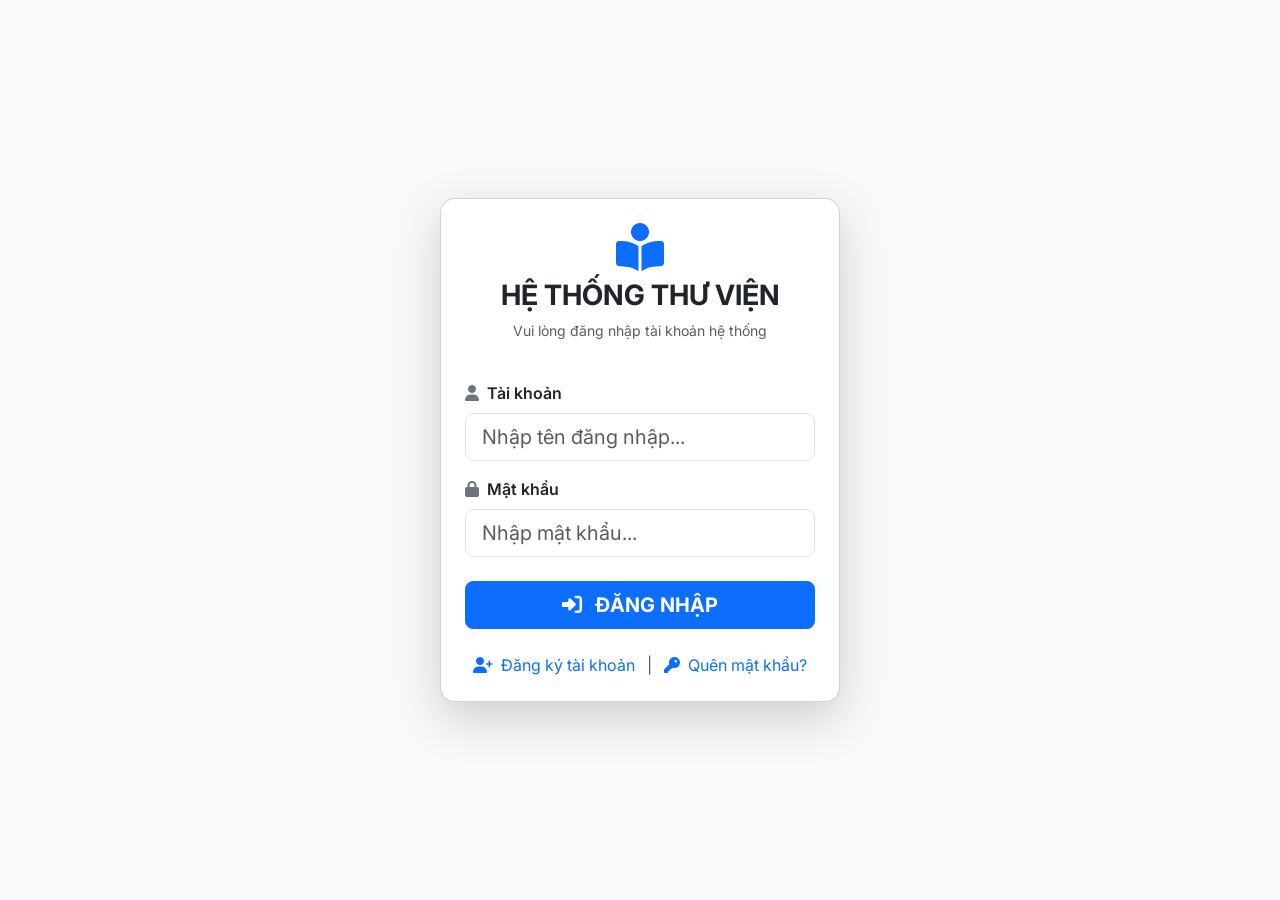
==== src/main/resources/static/index.html @ 07cecec2 "lan dau" ====
<!DOCTYPE html>
<html lang="vi">
  <head>
    <meta charset="UTF-8" />
    <meta name="viewport" content="width=device-width, initial-scale=1.0" />
    <title>Hệ Thống Quản Lý Thư Viện</title>
    <link
      href="https://cdn.jsdelivr.net/npm/bootstrap@5.3.0/dist/css/bootstrap.min.css"
      rel="stylesheet"
    />
    <link
      href="https://fonts.googleapis.com/css2?family=Inter:wght@300;400;500;600;700&display=swap"
      rel="stylesheet"
    />
    <link
      rel="stylesheet"
      href="https://cdnjs.cloudflare.com/ajax/libs/font-awesome/6.4.0/css/all.min.css"
    />
    <link rel="stylesheet" href="style.css" />
  </head>
  <body>
    <div class="sidebar">
      <div class="px-4 mb-4 text-center">
        <h4 class="fw-bold text-white mb-1">
          <i class="fa-solid fa-book-open text-info me-2"></i>SGU Library
        </h4>
        <span class="small">Hệ Thống Quản Lý Thư Viện</span>
      </div>
      <hr class="border-secondary mx-3" />
      <nav class="nav flex-column">
        <a class="nav-link active" href="#" id="menu-books">
          <i class="fa-solid fa-book fs-5"></i> Quản Lý Sách
        </a>
        <a class="nav-link" href="#" id="menu-categories">
          <i class="fa-solid fa-tags fs-5"></i> Quản Lý Thể Loại
        </a>
        <a class="nav-link" href="#" id="menu-users">
          <i class="fa-solid fa-users fs-5"></i> Quản Lý Người Dùng
        </a>
        <a class="nav-link" href="#" id="menu-borrows">
          <i class="fa-solid fa-handshake fs-5"></i> Quản Lý Mượn Trả
        </a>
        <hr class="border-secondary mx-3" />
        <a class="nav-link" href="#" id="menu-profile">
          <i class="fa-solid fa-user fs-5"></i>
          Tài Khoản
      </a>
        <a class="nav-link text-danger"  id="btn-logout">
          <i class="fa-solid fa-right-from-bracket fs-5"></i>
          Đăng Xuất
        </a>
      </nav>
      <div id="logout-modal" class="modal">
        <div class="modal-content">
            <h3>Xác nhận đăng xuất</h3>
    
            <p>Bạn có chắc chắn muốn đăng xuất không?</p>
    
            <div class="modal-buttons">
                <button id="btn-cancel">Hủy</button>
                <button id="btn-confirm">Đăng xuất</button>
            </div>
        </div>
    </div>
    </div>

    <div class="main-content">
      <div id="panel-books" class="page-panel active">
        <div class="d-flex justify-content-between align-items-center mb-4">
          <div>
            <h2 class="fw-bold page-title m-0">📚 Quản Lý Kho Sách</h2>
            <p class="m-0" id="mute">
             Quản lý các loại sách trong kho của thư viện
            </p>
          </div>
          <button
            class="btn btn-primary px-4 fw-semibold"
            id="btn-refresh-books"
          >
            <i class="fa-solid fa-rotate me-2"></i> Làm Mới Dữ Liệu
          </button>
        </div>
        <div class="btn-thongke" id="statistics-section">
          <div class="col-12 col-sm-6 col-xl-3">
            <div
              class="card border-0 shadow-sm bg-primary-subtle text-primary h-100"
            >
              <div
                class="card-body d-flex align-items-center justify-content-between p-4"
              >
                <div>
                  <h6
                    class="text-uppercase fw-bold small text-primary-emphasis mb-2"
                  >
                    Tổng số sách
                  </h6>
                  <h2 class="display-6 fw-bold mb-0" id="lbl-tong-sach">0</h2>
                </div>
                <div class="fs-1 opacity-75">
                  <i class="fa-solid fa-book-bookmark"></i>
                </div>
              </div>
            </div>
          </div>

          <div class="col-12 col-sm-6 col-xl-3">
            <div
              class="card border-0 shadow-sm bg-warning-subtle text-warning-emphasis h-100"
            >
              <div
                class="card-body d-flex align-items-center justify-content-between p-4"
              >
                <div>
                  <h6 class="text-uppercase fw-bold small mb-2">
                    Sách đang mượn
                  </h6>
                  <h2 class="display-6 fw-bold mb-0" id="lbl-dang-muon">0</h2>
                </div>
                <div class="fs-1 opacity-75">
                  <i class="fa-solid fa-hand-holding-hand"></i>
                </div>
              </div>
            </div>
          </div>

          <div class="col-12 col-sm-6 col-xl-3">
            <div
              class="card border-0 shadow-sm bg-danger-subtle text-danger h-100"
            >
              <div
                class="card-body d-flex align-items-center justify-content-between p-4"
              >
                <div>
                  <h6
                    class="text-uppercase fw-bold small text-danger-emphasis mb-2"
                  >
                    Tiền phạt tích lũy
                  </h6>
                  <h2 class="display-6 fw-bold mb-0" id="lbl-tien-phat">0 ₫</h2>
                </div>
                <div class="fs-1 opacity-75">
                  <i class="fa-solid fa-circle-dollar-to-slot"></i>
                </div>
              </div>
            </div>
          </div>

          <div class="col-12 col-sm-6 col-xl-3">
            <div
              class="card border-0 shadow-sm bg-success-subtle text-success h-100"
            >
              <div
                class="card-body d-flex align-items-center justify-content-between p-4"
              >
                <div>
                  <h6
                    class="text-uppercase fw-bold small text-success-emphasis mb-2"
                  >
                    Tổng số độc giả
                  </h6>
                  <h2 class="display-6 fw-bold mb-0" id="lbl-doc-gia">0</h2>
                </div>
                <div class="fs-1 opacity-75">
                  <i class="fa-solid fa-users"></i>
                </div>
              </div>
            </div>
          </div>
        </div>
        <div class="row" >
          <div class="col-xl-4 mb-4" id="book-form-col">
            <div class="card-table" id="add-book-section">
              <h5 class="fw-bold text-dark mb-4">
                <i class="fa-solid fa-circle-plus text-success me-2" ></i>Thêm
                Sách Mới
              </h5>
              <form id="form-add-book">
                <input type="hidden" id="book-id" />
                <div class="mb-3">
                  <label class="form-label small fw-bold text-secondary"
                    >Tên Sách</label
                  >
                  <input
                    type="text"
                    id="book-title"
                    class="form-control"
                    placeholder="Ví dụ: Lập trình Java căn bản"
                    required
                  />
                </div>
                <div class="mb-3">
                  <label class="form-label small fw-bold text-secondary"
                    >Tác Giả</label
                  >
                  <input
                    type="text"
                    id="book-author"
                    class="form-control"
                    placeholder="Ví dụ: Nguyễn Văn A"
                    required
                  />
                </div>
                <div class="mb-3">
                  <label class="form-label small fw-bold text-secondary"
                    >Mã Số Quốc Tế (ISBN)</label
                  >
                  <input
                    type="text"
                    id="book-isbn"
                    class="form-control"
                    placeholder="Ví dụ: ISBN-9921"
                    required
                  />
                </div>
                <div class="row">
                  <div class="col-6 mb-3">
                    <label class="form-label small fw-bold text-secondary"
                      >Số Lượng Tổng</label
                    >
                    <input
                      type="number"
                      id="book-quantity"
                      class="form-control"
                      min="1"
                      value="1"
                      required
                    />
                  </div>
                  <div class="col-6 mb-3">
                    <label class="form-label small fw-bold text-secondary"
                      >Mã Thể Loại (ID)</label
                    >
                    <input
                      type="number"
                      id="book-cat-id"
                      class="form-control"
                      min="1"
                      placeholder="Số ID"
                      required
                    />
                  </div>
                </div>
                <div id="form-action-buttons">
                  <button
                    type="submit"
                    class="btn btn-success w-100 fw-bold py-2 mt-2"
                    id="btn-submit-form"
                  >
                    <i class="fa-solid fa-cloud-arrow-up me-2"></i>Lưu Vào Cơ Sở
                    Dữ Liệu
                  </button>
                </div>
              </form>
            </div>
          </div>

          <div class="col-xl-8 mb-4" id="book-table-col">
            <div class="card-table">
              <div
                class="d-flex justify-content-between align-items-center mb-4"
              >
                <h5 class="fw-bold text-dark m-0">
                  <i class="fa-solid fa-list text-primary me-2"></i>
                  Danh Sách Sách Trong Kho
                </h5>

                <div class="input-group" style="width: 350px">
                  <span class="input-group-text">
                    <i class="fa-solid fa-magnifying-glass"></i>
                  </span>
                  <input
                    type="text"
                    id="searchBook"
                    class="form-control"
                    placeholder="Tìm theo tên sách, tác giả, ISBN..."
                  />
                </div>
              </div>
              <div class="table-responsive">
                <table class="table table-hover align-middle m-0">
                  <thead class="table-light">
                    <tr>
                      <th class="text-center" style="width: 60px">ID</th>
                      <th>Thông Tin Sách</th>
                      <th>Mã ISBN</th>
                      <th class="text-center">Số Lượng</th>
                      <th class="text-center">Sẵn Có</th>
                      <th class="text-center">Thể Loại ID</th>
                      <th
                        class="text-center"
                        id="action-header"
                        style="width: 120px"
                      >
                        Hành động
                      </th>
                    </tr>
                  </thead>
                  <tbody id="table-book-body">
                    <tr>
                      <td colspan="6" class="text-center py-4 text-muted">
                        Đang tải danh sách sách...
                      </td>
                    </tr>
                  </tbody>
                </table>
              </div>
            </div>
          </div>
        </div>
      </div>

      <div id="panel-categories" class="page-panel">
        <div class="d-flex justify-content-between align-items-center mb-4">
          <div>
            <h2 class="fw-bold page-title m-0">🏷️ Phân Loại Thể Loại</h2>
            <p class="m-0" id="mute">
              Quản lý các danh mục sách thuộc thư viện
            </p>
          </div>
          <button
            class="btn btn-info text-white px-4 fw-semibold"
            id="btn-refresh-categories"
          >
            <i class="fa-solid fa-rotate me-2"></i> Làm Mới Dữ Liệu
          </button>
        </div>

        <div class="row">
          <div class="col-md-4" id="category-form-col">
            <div class="card shadow-sm border-0">
              <div class="card-body" id="add-category-section">
                <h5 class="card-title fw-bold text-primary mb-3">
                  <i class="fa-solid fa-tags me-2"></i>Thông Tin Thể Loại
                </h5>

                <form id="form-add-category" >
                  <input type="hidden" id="category-id" />
                  <div class="mb-3">
                    <label class="form-label small fw-bold text-secondary"
                      >Tên Thể Loại</label
                    >
                    <input
                      type="text"
                      class="form-control shadow-none"
                      id="category-name"
                      required
                      placeholder="Ví dụ: Công nghệ thông tin"
                    />
                  </div>
                  <div class="mb-3">
                    <label class="form-label small fw-bold text-secondary"
                      >Mô Tả Chi Tiết</label
                    >
                    <textarea
                      class="form-control shadow-none"
                      id="category-desc"
                      rows="3"
                      placeholder="Mô tả ngắn về thể loại sách này..."
                    ></textarea>
                  </div>

                  <div id="category-form-buttons">
                    <button
                      type="submit"
                      class="btn btn-primary w-100 fw-bold py-2"
                      id="btn-submit-cat"
                    >
                      <i class="fa-solid fa-plus me-2"></i>Thêm Thể Loại
                    </button>
                  </div>
                </form>
              </div>
            </div>
          </div>

          <div class="col-md-8" id="category-table-col">
            <div class="card shadow-sm border-0">
              <div class="card-body" >
                <div
                  class="d-flex justify-content-between align-items-center mb-3"
                >
                  <h5 class="card-title fw-bold text-dark mb-0">
                    Danh Mục Thể Loại Kho
                  </h5>
                  <div class="input-group mb-3" style="width: 350px">
                    <span class="input-group-text">
                      <i class="fa-solid fa-magnifying-glass"></i>
                    </span>
                    <input
                      type="text"
                      id="searchCategory"
                      class="form-control"
                      placeholder="Tìm thể loại..."
                    />
                  </div>
                </div>
                <div class="table-responsive">
                  <table class="table table-hover align-middle border">
                    <thead class="table-light">
                      <tr>
                        <th class="text-center" style="width: 80px">Mã ID</th>
                        <th>Tên Thể Loại</th>
                        <th>Mô Tả</th>
                        <th
                          class="text-center"
                          id="category-action-header"
                          style="width: 120px"
                        >
                          Hành động
                        </th>
                      </tr>
                    </thead>
                    <tbody id="table-category-body"></tbody>
                  </table>
                </div>
              </div>
            </div>
          </div>
        </div>
      </div>
      <div id="panel-users" class="page-panel">
        <div class="d-flex justify-content-between align-items-center mb-4">
          <div>
            <h2 class="fw-bold page-title m-0">👥 Quản Lý Tài Khoản</h2>
            <p class="m-0" id="mute">
              Xem, tạo mới, chỉnh sửa thông tin thành viên và phân quyền
            </p>
          </div>
          <button
            class="btn btn-warning text-white px-4 fw-semibold"
            id="btn-refresh-users"
          >
            <i class="fa-solid fa-rotate me-2"></i> Làm Mới Dữ Liệu
          </button>
        </div>

        <div class="row">
          <div class="col-xl-4 mb-4">
            <div class="card-table">
              <h5 class="fw-bold text-dark mb-4" id="user-form-title">
                <i class="fa-solid fa-user-plus text-success me-2"></i>Thêm Tài
                Khoản Mới
              </h5>
              <form id="form-add-user">
                <input type="hidden" id="user-id" />
                <div class="mb-3">
                  <label class="form-label small fw-bold text-secondary"
                    >Tài khoản (Username)</label
                  >
                  <input
                    type="text"
                    id="user-username"
                    class="form-control"
                    placeholder="Ví dụ: nva_thuvien"
                    required
                  />
                </div>
                <div class="mb-3">
                  <label class="form-label small fw-bold text-secondary"
                    >Mật Khẩu</label
                  >
                  <input
                    type="password"
                    id="user-password"
                    class="form-control"
                    placeholder="Nhập mật khẩu"
                    required
                  />
                </div>
                <div class="mb-3">
                  <label class="form-label small fw-bold text-secondary"
                    >Họ và Tên</label
                  >
                  <input
                    type="text"
                    id="user-fullname"
                    class="form-control"
                    placeholder="Ví dụ: Nguyễn Văn A"
                    required
                  />
                </div>
                <div class="mb-3">
                  <label class="form-label small fw-bold text-secondary"
                    >Email</label
                  >
                  <input
                    type="email"
                    id="user-email"
                    class="form-control"
                    placeholder="Ví dụ: nva@gmail.com"
                    required
                  />
                </div>
                <div class="row">
                  <div class="col-6 mb-3">
                    <label class="form-label small fw-bold text-secondary"
                      >Vai Trò (Role)</label
                    >
                    <select id="user-role" class="form-select">
                      <option value="MEMBER">MEMBER</option>
                      <option value="LIBRARIAN">LIBRARIAN</option>
                      <option value="ADMIN">ADMIN</option>
                    </select>
                  </div>
                  <div class="col-6 mb-3">
                    <label class="form-label small fw-bold text-secondary"
                      >Trạng Thái</label
                    >
                    <select id="user-status" class="form-select">
                      <option value="1">Kích Hoạt</option>
                      <option value="0">Khóa</option>
                    </select>
                  </div>
                </div>
                <div id="user-form-buttons" class="d-flex gap-2">
                  <button
                    type="submit"
                    class="btn btn-success flex-grow-1 fw-bold py-2 mt-2"
                    id="btn-submit-user"
                  >
                    <i class="fa-solid fa-cloud-arrow-up me-2"></i>Lưu Dữ Liệu
                  </button>
                  <button
                    type="button"
                    class="btn btn-secondary py-2 mt-2 d-none"
                    id="btn-cancel-user"
                  >
                    Hủy
                  </button>
                </div>
              </form>
            </div>
          </div>

          <div class="col-xl-8 mb-4">
            <div class="card-table">
              <h5 class="fw-bold text-dark mb-4">
                <i class="fa-solid fa-users-list text-primary me-2"></i>Danh
                Sách Tài Khoản Hệ Thống
              </h5>
              <div class="input-group mb-3" style="width: 350px">
                <span class="input-group-text">
                  <i class="fa-solid fa-magnifying-glass"></i>
                </span>
                <input
                  type="text"
                  id="searchUser"
                  class="form-control"
                  placeholder="Tìm username, họ tên, email..."
                />
              </div>
              <div class="table-responsive">
                <table class="table table-hover align-middle m-0">
                  <thead class="table-light">
                    <tr>
                      <th class="text-center" style="width: 60px">ID</th>
                      <th>Tài Khoản</th>
                      <th>Họ Và Tên</th>
                      <th>Email</th>
                      <th class="text-center">Quyền</th>
                      <th class="text-center">Trạng Thái</th>
                      <th class="text-center" style="width: 140px">
                        Hành động
                      </th>
                    </tr>
                  </thead>
                  <tbody id="table-user-body">
                    <tr>
                      <td colspan="7" class="text-center py-4 text-muted">
                        Đang tải danh sách tài khoản...
                      </td>
                    </tr>
                  </tbody>
                </table>
              </div>
            </div>
          </div>
        </div>
      </div>
      <div id="panel-borrows" class="page-panel">
        <div class="d-flex justify-content-between align-items-center mb-4">
          <div>
            <h2 class="fw-bold page-title m-0">📑 Quản Lý Mượn Trả Sách</h2>
            <p class="m-0" id="mute">
              Lập phiếu mượn mới, gia hạn thời gian và xử lý trả sách
            </p>
          </div>
          <button
            class="btn btn-primary px-4 fw-semibold"
            id="btn-refresh-borrows"
          >
            <i class="fa-solid fa-rotate me-2"></i> Làm Mới Dữ Liệu
          </button>
        </div>

        <div class="row">
          <div class="col-xl-4 mb-4" id="borrow-form-col">
            <div class="card-table" id="add-borrow-section">
              <h5 class="fw-bold text-dark mb-4" id="borrow-form-title">
                <i class="fa-solid fa-file-invoice text-success me-2"></i>Tạo
                Phiếu Mượn Mới
              </h5>
              <form id="form-add-borrow">
                <input type="hidden" id="borrow-id" />

                <div class="mb-3">
                  <label class="form-label small fw-bold text-secondary"
                    >Tài Khoản Độc Giả (ID hoặc Username)</label
                  >
                  <input
                    type="text"
                    id="borrow-user-id"
                    class="form-control"
                    placeholder="Nhập ID tài khoản người mượn"
                    required
                  />
                </div>

                <div class="mb-3">
                  <label class="form-label small fw-bold text-secondary"
                    >Chọn Sách Mượn</label
                  >
                  <select id="borrow-book-id" class="form-select" required>
                    <option value="" disabled selected>
                      -- Chọn cuốn sách --
                    </option>
                  </select>
                </div>

                <div class="mb-3">
                  <label class="form-label small fw-bold text-secondary"
                    >Số Lượng Mượn</label
                  >
                  <input
                    type="number"
                    id="borrow-quantity"
                    class="form-control"
                    min="1"
                    value="1"
                    required
                  />
                </div>

                <div class="row">
                  <div class="col-6 mb-3">
                    <label class="form-label small fw-bold text-secondary"
                      >Ngày Mượn</label
                    >
                    <input
                      type="date"
                      id="borrow-date"
                      class="form-control"
                      required
                    />
                  </div>
                  <div class="col-6 mb-3">
                    <label class="form-label small fw-bold text-secondary"
                      >Hạn Trả (Dự Kiến)</label
                    >
                    <input
                      type="date"
                      id="borrow-due-date"
                      class="form-control"
                      required
                    />
                  </div>
                </div>

                <div class="mb-3 d-none" id="container-borrow-status">
                  <label class="form-label small fw-bold text-secondary"
                    >Trạng Thái Phiếu</label
                  >
                  <select id="borrow-status" class="form-select">
                    <option value="BORROWING">ĐANG MƯỢN</option>
                    <option value="RETURNED">ĐÃ TRẢ SÁCH</option>
                  </select>
                </div>

                <div id="borrow-form-buttons" class="d-flex gap-2">
                  <button
                    type="submit"
                    class="btn btn-success flex-grow-1 fw-bold py-2 mt-2"
                    id="btn-submit-borrow"
                  >
                    <i class="fa-solid fa-floppy-disk me-2"></i>Lập Phiếu Mượn
                  </button>
                  <button
                    type="button"
                    class="btn btn-secondary py-2 mt-2 d-none"
                    id="btn-cancel-borrow"
                  >
                    Hủy
                  </button>
                </div>
              </form>
            </div>
          </div>

          <div class="col-xl-8 mb-4" id="borrow-table-col">
            <div class="card-table">
              <h5 class="fw-bold text-dark mb-4">
                <i class="fa-solid fa-rectangle-list text-primary me-2"></i>Nhật
                Ký Mượn Trả Toàn Hệ Thống
              </h5>
              <div class="input-group mb-3" style="width: 350px">
                <span class="input-group-text">
                  <i class="fa-solid fa-magnifying-glass"></i>
                </span>
                <input
                  type="text"
                  id="searchBorrow"
                  class="form-control"
                  placeholder="Tìm mã phiếu, username, tên sách..."
                />
              </div>

              <div class="table-responsive">
                <table class="table table-hover align-middle m-0">
                  <thead class="table-light">
                    <tr>
                      <th class="text-center" style="width: 80px">Mã Phiếu</th>
                      <th class="text-center" style="width: 80px">Mã CT</th>
                      <th>Thông Tin Độc Giả</th>
                      <th>Sách & Số Lượng</th>
                      <th>Thời Gian Mượn</th>
                      <th>Nhật Ký Trả / Phạt</th>
                      <th class="text-center" style="width: 130px">
                        Trạng Thái
                      </th>
                      <th
                        class="text-center"
                        id="borrow-action-header"
                        style="width: 140px"
                      >
                        Hành động
                      </th>
                    </tr>
                  </thead>
                  <tbody id="table-borrow-body">
                    <tr>
                      <td colspan="8" class="text-center py-4 text-muted">
                        <div
                          class="spinner-border spinner-border-sm text-primary me-2"
                        ></div>
                        Đang quét sổ nhật ký mượn trả...
                      </td>
                    </tr>
                  </tbody>
                </table>
              </div>
            </div>
          </div>
        </div>
      </div>
      <div id="panel-profile" class="page-panel">
        <div class="profile-card">
    
            <div class="avatar">
                👤
            </div>
    
            <h2 id="profile-fullname">Nguyễn Văn A</h2>
            <p id="profile-role">ADMIN</p>
    
            <div class="info-item">
                <span class="label">ID:</span>
                <span id="profile-id"></span>
            </div>
    
            <div class="info-item">
                <span class="label">Username:</span>
                <span id="profile-username"></span>
            </div>
    
            <div class="info-item">
                <span class="label">Email:</span>
                <span id="profile-email"></span>
            </div>
    
            <div class="info-item">
                <span class="label">Trạng thái:</span>
                <span id="profile-status"></span>
            </div>
    
        </div>
    </div>
    </div>
    <div
      id="login-container"
      class="d-flex align-items-center justify-content-center vh-100 bg-light"
      style="position: fixed; top: 0; left: 0; width: 100%; z-index: 9999"
    >
      <div class="card shadow-lg p-4" style="width: 400px; border-radius: 15px">
        <div class="text-center mb-4">
          <i class="fa-solid fa-book-open-reader text-primary fa-3x mb-2"></i>
          <h3 class="fw-bold text-dark">HỆ THỐNG THƯ VIỆN</h3>
          <p class="text-muted small">Vui lòng đăng nhập tài khoản hệ thống</p>
        </div>

        <form id="form-login">
          <div class="mb-3">
            <label class="form-label fw-semibold"
              ><i class="fa-solid fa-user me-2 text-secondary"></i>Tài
              khoản</label
            >
            <input
              type="text"
              id="login-username"
              class="form-control form-control-lg"
              placeholder="Nhập tên đăng nhập..."
              required
            />
          </div>

          <div class="mb-4">
            <label class="form-label fw-semibold"
              ><i class="fa-solid fa-lock me-2 text-secondary"></i>Mật
              khẩu</label
            >
            <input
              type="password"
              id="login-password"
              class="form-control form-control-lg"
              placeholder="Nhập mật khẩu..."
              required
            />
          </div>

          <div
            id="login-error-msg"
            class="alert alert-danger d-none small py-2 mb-3"
          ></div>

          <button type="submit" class="btn btn-primary btn-lg w-100 fw-bold">
            <i class="fa-solid fa-right-to-bracket me-2"></i>
            ĐĂNG NHẬP
        </button>
        
        <div class="text-center mt-4">
            <a href="register.html" class="text-decoration-none">
                <i class="fa-solid fa-user-plus me-1"></i>
                Đăng ký tài khoản
            </a>
        
            <span class="mx-2 text-muted">|</span>
        
            <a href="forgot-password.html" class="text-decoration-none">
                <i class="fa-solid fa-key me-1"></i>
                Quên mật khẩu?
            </a>
        </div>
    </div>

    <script src="https://cdn.jsdelivr.net/npm/bootstrap@5.3.0/dist/js/bootstrap.bundle.min.js"></script>
    <script src="app.js"></script>
  </body>
</html>
---- src/main/resources/static/style.css ----
/* 🏛️ Định dạng cấu trúc trang Dashboard */
body {
  font-family: "Inter", sans-serif;
  background-color: #f4f6f9;
}

/* 🧭 Thanh Menu bên trái (Sidebar) */
.sidebar {
  position: fixed;
  top: 0;
  bottom: 0;
  left: 0;
  width: 260px;
  background: #1e293b;
  color: #fff;
  z-index: 100;
  padding-top: 20px;
  box-shadow: 4px 0 10px rgba(0, 0, 0, 0.1);
}

.sidebar .nav-link {
  color: #94a3b8;
  padding: 12px 20px;
  font-weight: 500;
  display: flex;
  align-items: center;
  gap: 12px;
  border-radius: 8px;
  margin: 4px 15px;
  transition: all 0.2s;
}

.sidebar .nav-link:hover,
.sidebar .nav-link.active {
  background: #334155;
  color: #f8fafc;
}

/* 🖥️ Vùng hiển thị nội dung bên phải */
.main-content {
  margin-left: 260px;
  padding: 40px;
}

/* 💳 Định dạng thẻ Card trắng bọc ngoài các Table và Form */
.card-stats {
  border: none;
  border-radius: 12px;
  box-shadow: 0 4px 6px -1px rgba(0, 0, 0, 0.1);
}

.card-table {
  border: none;
  border-radius: 12px;
  box-shadow: 0 10px 15px -3px rgba(0, 0, 0, 0.05);
  background: #fff;
  padding: 25px;
}

/* 🎭 Hiệu ứng ẩn hiện Tab chức năng (Single Page App) */
.page-panel {
  display: none;
}

.page-panel.active {
  display: block;
  animation: fadeIn 0.3s ease-in-out;
}

/* 🎬 Hiệu ứng trượt nhẹ từ dưới lên khi đổi Menu */
@keyframes fadeIn {
  from {
    opacity: 0;
    transform: translateY(10px);
  }
  to {
    opacity: 1;
    transform: translateY(0);
  }
}

/* Đảm bảo các panel bị ẩn đi mặc định, chỉ hiện panel nào có class .active */
.page-panel {
  display: none;
}
.page-panel.active {
  display: block;
}

/* Style cho các nút trạng thái Badge */
.badge-active {
  background-color: #d1e7dd;
  color: #0f5132;
}
.badge-locked {
  background-color: #f8d7da;
  color: #842029;
}
.badge-borrowing {
  background-color: #fff3cd;
  color: #856404;
}
.badge-returned {
  background-color: #d1e7dd;
  color: #0f5132;
}
.btn-thongke {
  display: flex;
  justify-content: center;
  margin: 20px 10px;
}
.search-box {
  display: flex;
  justify-content: flex-end;
}

.search-box input {
  width: 350px;
  border-radius: 10px;
  border: 1px solid #cbd5e1;
  padding: 10px 15px;
  font-size: 15px;
  transition: all 0.3s ease;
}

.search-box input:focus {
  outline: none;
  border-color: #2563eb;
  box-shadow: 0 0 0 3px rgba(37, 99, 235, 0.15);
}
/* ==========================
   AUTH PAGE (Đăng ký / Quên mật khẩu)
   ========================== */
/* ===== Trang đăng ký ===== */

body {
  margin: 0;
  font-family: "Inter", sans-serif;
  background: linear-gradient(135deg, #1e293b, #334155);
  min-height: 100vh;

  display: flex;
  justify-content: center;
  align-items: center;
}

.auth-card {
  width: 420px;
  background: white;
  padding: 40px;
  border-radius: 20px;
  box-shadow: 0 20px 40px rgba(0, 0, 0, 0.15);
}

.auth-header {
  text-align: center;
  margin-bottom: 30px;
}

.auth-header i {
  font-size: 55px;
  color: #2563eb;
}

.auth-header h2 {
  margin-top: 15px;
  margin-bottom: 10px;
  color: #1e293b;
}

.auth-header p {
  color: #64748b;
}

.form-group {
  margin-bottom: 18px;
}

.form-group input {
  width: 100%;
  height: 52px;
  padding: 0 18px;
  border: 1px solid #d1d5db;
  border-radius: 12px;
  font-size: 15px;
  box-sizing: border-box;
  transition: 0.3s;
}

.form-group input:focus {
  outline: none;
  border-color: #2563eb;
  box-shadow: 0 0 0 4px rgba(37, 99, 235, 0.15);
}

.btn-register {
  width: 100%;
  height: 52px;
  border: none;
  border-radius: 12px;
  background: #16a34a;
  color: white;
  font-size: 16px;
  font-weight: 600;
  cursor: pointer;
  transition: 0.3s;
}

.btn-register:hover {
  background: #15803d;
}

.auth-links {
  margin-top: 25px;
  text-align: center;
}

.auth-links a {
  text-decoration: none;
  color: #2563eb;
  font-weight: 500;
}

.auth-links a:hover {
  text-decoration: underline;
}
.btn-forgot {
  width: 100%;
  height: 52px;
  border: none;
  border-radius: 12px;
  background: #2563eb;
  color: white;
  font-size: 16px;
  font-weight: 600;
  cursor: pointer;
  transition: 0.3s;
}

.btn-forgot:hover {
  background: #1d4ed8;
}
.page-title {
  color: white;
}
.user-mode .sidebar {
  width: 220px;
}

.user-mode .main-content {
  margin-left: 220px;
  padding: 30px;
}

.user-mode .card-table {
  border-radius: 20px;
  box-shadow: 0 10px 30px rgba(0, 0, 0, 0.08);
}

.user-mode .page-title {
  color: white;
}

.user-mode .search-box input,
.user-mode .input-group {
  width: 500px !important;
}

.user-mode .card-table:hover {
  transform: translateY(-2px);
  transition: 0.3s;
}
#category-table-col .card {
  border-radius: 20px;
  overflow: hidden;
}
#mute {
  color: white;
}
.small{
  color: white;
}
.modal {
  display: none;
  position: fixed;
  inset: 0;
  background: rgba(0,0,0,0.5);

  justify-content: center;
  align-items: center;

  z-index: 9999;
}

.modal-content {
  width: 350px;
  background: white;
  border-radius: 15px;
  padding: 25px;
  text-align: center;
  box-shadow: 0 10px 30px rgba(0,0,0,.2);
}

.modal-content h3 {
  margin-top: 0;
  color: #1e293b;
}

.modal-buttons {
  display: flex;
  justify-content: center;
  gap: 15px;
  margin-top: 25px;
}

#btn-cancel,
#btn-confirm {
  border: none;
  padding: 10px 20px;
  border-radius: 8px;
  cursor: pointer;
  font-size: 15px;
}

#btn-cancel {
  background: #e5e7eb;
}

#btn-confirm {
  background: #ef4444;
  color: white;
}

#btn-confirm:hover {
  background: #dc2626;
}
.profile-card{
  width: 500px;
  margin: 40px auto;
  background: white;
  border-radius: 15px;
  padding: 30px;
  box-shadow: 0 5px 20px rgba(0,0,0,0.2);
}

.avatar{
  width: 100px;
  height: 100px;
  border-radius: 50%;
  background: #4a90e2;
  color: white;
  font-size: 50px;
  text-align: center;
  line-height: 100px;
  margin: auto;
}

.profile-card h2{
  text-align: center;
  margin-top: 15px;
}

.profile-card p{
  text-align: center;
  color: gray;
}

.info-item{
  display: flex;
  justify-content: space-between;
  padding: 12px 0;
  border-bottom: 1px solid #ddd;
}

.label{
  font-weight: bold;
}
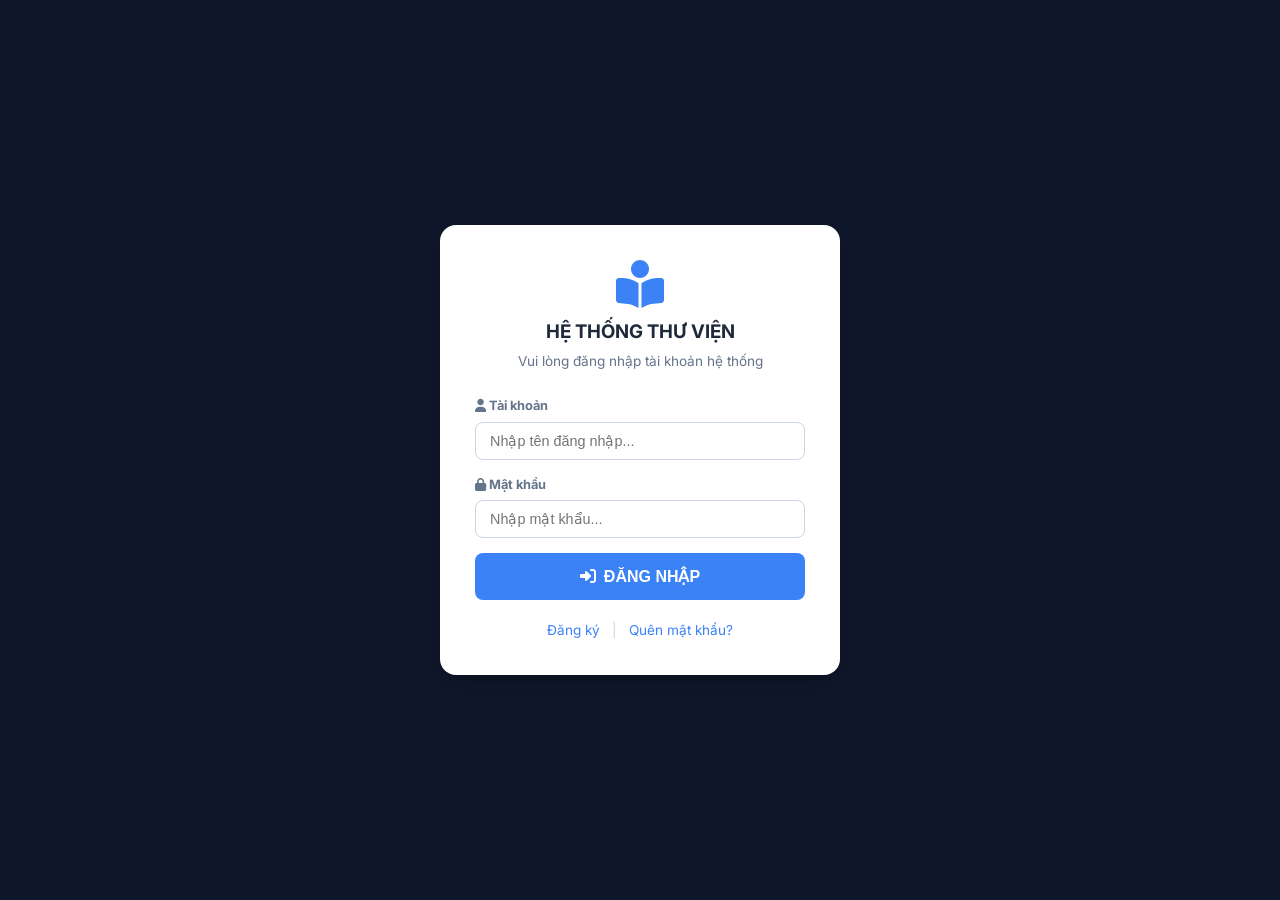
==== commit d586e490: "thaydoigiaodien" ====
--- a/src/main/resources/static/index.html
+++ b/src/main/resources/static/index.html
@@ -4,854 +4,468 @@
     <meta charset="UTF-8" />
     <meta name="viewport" content="width=device-width, initial-scale=1.0" />
     <title>Hệ Thống Quản Lý Thư Viện</title>
-    <link
-      href="https://cdn.jsdelivr.net/npm/bootstrap@5.3.0/dist/css/bootstrap.min.css"
-      rel="stylesheet"
-    />
-    <link
-      href="https://fonts.googleapis.com/css2?family=Inter:wght@300;400;500;600;700&display=swap"
-      rel="stylesheet"
-    />
-    <link
-      rel="stylesheet"
-      href="https://cdnjs.cloudflare.com/ajax/libs/font-awesome/6.4.0/css/all.min.css"
-    />
+    <!-- Google Fonts -->
+    <link href="https://fonts.googleapis.com/css2?family=Inter:wght@300;400;500;600;700&display=swap" rel="stylesheet" />
+    <!-- FontAwesome Icons -->
+    <link rel="stylesheet" href="https://cdnjs.cloudflare.com/ajax/libs/font-awesome/6.4.0/css/all.min.css" />
+    <!-- Custom CSS -->
     <link rel="stylesheet" href="style.css" />
   </head>
   <body>
+    
+    <!-- SIDEBAR MENU -->
     <div class="sidebar">
-      <div class="px-4 mb-4 text-center">
-        <h4 class="fw-bold text-white mb-1">
+      <div class="sidebar-header">
+        <h4 class="brand-title">
           <i class="fa-solid fa-book-open text-info me-2"></i>SGU Library
         </h4>
-        <span class="small">Hệ Thống Quản Lý Thư Viện</span>
-      </div>
-      <hr class="border-secondary mx-3" />
-      <nav class="nav flex-column">
+        <span class="brand-subtitle">Hệ Thống Quản Lý Thư Viện</span>
+      </div>
+      <hr class="sidebar-divider" />
+      <nav class="sidebar-nav">
         <a class="nav-link active" href="#" id="menu-books">
-          <i class="fa-solid fa-book fs-5"></i> Quản Lý Sách
+          <i class="fa-solid fa-book"></i> Quản Lý Sách
         </a>
         <a class="nav-link" href="#" id="menu-categories">
-          <i class="fa-solid fa-tags fs-5"></i> Quản Lý Thể Loại
+          <i class="fa-solid fa-tags"></i> Quản Lý Thể Loại
         </a>
         <a class="nav-link" href="#" id="menu-users">
-          <i class="fa-solid fa-users fs-5"></i> Quản Lý Người Dùng
+          <i class="fa-solid fa-users"></i> Quản Lý Người Dùng
         </a>
         <a class="nav-link" href="#" id="menu-borrows">
-          <i class="fa-solid fa-handshake fs-5"></i> Quản Lý Mượn Trả
-        </a>
-        <hr class="border-secondary mx-3" />
+          <i class="fa-solid fa-handshake"></i> Quản Lý Mượn Trả
+        </a>
+        <hr class="sidebar-divider" />
         <a class="nav-link" href="#" id="menu-profile">
-          <i class="fa-solid fa-user fs-5"></i>
-          Tài Khoản
-      </a>
-        <a class="nav-link text-danger"  id="btn-logout">
-          <i class="fa-solid fa-right-from-bracket fs-5"></i>
-          Đăng Xuất
+          <i class="fa-solid fa-user"></i> Tài Khoản
+        </a>
+        <a class="nav-link text-danger" href="#" id="btn-logout">
+          <i class="fa-solid fa-right-from-bracket"></i> Đăng Xuất
         </a>
       </nav>
-      <div id="logout-modal" class="modal">
-        <div class="modal-content">
-            <h3>Xác nhận đăng xuất</h3>
-    
+
+      <!-- MODAL ĐĂNG XUẤT -->
+      <div id="logout-modal" class="custom-modal">
+        <div class="custom-modal-content">
+            <h4>Xác nhận đăng xuất</h4>
             <p>Bạn có chắc chắn muốn đăng xuất không?</p>
-    
             <div class="modal-buttons">
-                <button id="btn-cancel">Hủy</button>
-                <button id="btn-confirm">Đăng xuất</button>
-            </div>
-        </div>
+                <button id="btn-cancel" class="btn btn-light">Hủy</button>
+                <button id="btn-confirm" class="btn btn-danger">Đăng xuất</button>
+            </div>
+        </div>
+      </div>
     </div>
-    </div>
-
+
+    <!-- MAIN CONTENT CONTAINER -->
     <div class="main-content">
+      
+      <!-- PANEL: QUẢN LÝ SÁCH -->
       <div id="panel-books" class="page-panel active">
-        <div class="d-flex justify-content-between align-items-center mb-4">
+        <div class="panel-header">
           <div>
-            <h2 class="fw-bold page-title m-0">📚 Quản Lý Kho Sách</h2>
-            <p class="m-0" id="mute">
-             Quản lý các loại sách trong kho của thư viện
-            </p>
-          </div>
-          <button
-            class="btn btn-primary px-4 fw-semibold"
-            id="btn-refresh-books"
-          >
-            <i class="fa-solid fa-rotate me-2"></i> Làm Mới Dữ Liệu
+            <h2 class="page-title">📚 Quản Lý Kho Sách</h2>
+            <p class="page-subtitle" id="mute-text">Quản lý các loại sách trong kho của thư viện</p>
+          </div>
+          <button class="btn btn-primary" id="btn-refresh-books">
+            <i class="fa-solid fa-rotate"></i> Làm Mới Dữ Liệu
           </button>
         </div>
-        <div class="btn-thongke" id="statistics-section">
-          <div class="col-12 col-sm-6 col-xl-3">
-            <div
-              class="card border-0 shadow-sm bg-primary-subtle text-primary h-100"
-            >
-              <div
-                class="card-body d-flex align-items-center justify-content-between p-4"
-              >
-                <div>
-                  <h6
-                    class="text-uppercase fw-bold small text-primary-emphasis mb-2"
-                  >
-                    Tổng số sách
-                  </h6>
-                  <h2 class="display-6 fw-bold mb-0" id="lbl-tong-sach">0</h2>
-                </div>
-                <div class="fs-1 opacity-75">
-                  <i class="fa-solid fa-book-bookmark"></i>
-                </div>
-              </div>
-            </div>
-          </div>
-
-          <div class="col-12 col-sm-6 col-xl-3">
-            <div
-              class="card border-0 shadow-sm bg-warning-subtle text-warning-emphasis h-100"
-            >
-              <div
-                class="card-body d-flex align-items-center justify-content-between p-4"
-              >
-                <div>
-                  <h6 class="text-uppercase fw-bold small mb-2">
-                    Sách đang mượn
-                  </h6>
-                  <h2 class="display-6 fw-bold mb-0" id="lbl-dang-muon">0</h2>
-                </div>
-                <div class="fs-1 opacity-75">
-                  <i class="fa-solid fa-hand-holding-hand"></i>
-                </div>
-              </div>
-            </div>
-          </div>
-
-          <div class="col-12 col-sm-6 col-xl-3">
-            <div
-              class="card border-0 shadow-sm bg-danger-subtle text-danger h-100"
-            >
-              <div
-                class="card-body d-flex align-items-center justify-content-between p-4"
-              >
-                <div>
-                  <h6
-                    class="text-uppercase fw-bold small text-danger-emphasis mb-2"
-                  >
-                    Tiền phạt tích lũy
-                  </h6>
-                  <h2 class="display-6 fw-bold mb-0" id="lbl-tien-phat">0 ₫</h2>
-                </div>
-                <div class="fs-1 opacity-75">
-                  <i class="fa-solid fa-circle-dollar-to-slot"></i>
-                </div>
-              </div>
-            </div>
-          </div>
-
-          <div class="col-12 col-sm-6 col-xl-3">
-            <div
-              class="card border-0 shadow-sm bg-success-subtle text-success h-100"
-            >
-              <div
-                class="card-body d-flex align-items-center justify-content-between p-4"
-              >
-                <div>
-                  <h6
-                    class="text-uppercase fw-bold small text-success-emphasis mb-2"
-                  >
-                    Tổng số độc giả
-                  </h6>
-                  <h2 class="display-6 fw-bold mb-0" id="lbl-doc-gia">0</h2>
-                </div>
-                <div class="fs-1 opacity-75">
-                  <i class="fa-solid fa-users"></i>
-                </div>
-              </div>
-            </div>
-          </div>
-        </div>
-        <div class="row" >
-          <div class="col-xl-4 mb-4" id="book-form-col">
-            <div class="card-table" id="add-book-section">
-              <h5 class="fw-bold text-dark mb-4">
-                <i class="fa-solid fa-circle-plus text-success me-2" ></i>Thêm
-                Sách Mới
+        
+        <!-- Thống kê tổng quan -->
+        <div class="stats-grid" id="statistics-section">
+          <div class="stat-card bg-primary-subtle">
+            <div class="stat-info">
+              <h6>Tổng số sách</h6>
+              <h2 id="lbl-tong-sach">0</h2>
+            </div>
+            <div class="stat-icon text-primary"><i class="fa-solid fa-book-bookmark"></i></div>
+          </div>
+          <div class="stat-card bg-warning-subtle">
+            <div class="stat-info">
+              <h6>Sách đang mượn</h6>
+              <h2 id="lbl-dang-muon">0</h2>
+            </div>
+            <div class="stat-icon text-warning"><i class="fa-solid fa-hand-holding-hand"></i></div>
+          </div>
+          <div class="stat-card bg-danger-subtle">
+            <div class="stat-info">
+              <h6>Tiền phạt tích lũy</h6>
+              <h2 id="lbl-tien-phat">0 ₫</h2>
+            </div>
+            <div class="stat-icon text-danger"><i class="fa-solid fa-circle-dollar-to-slot"></i></div>
+          </div>
+          <div class="stat-card bg-success-subtle">
+            <div class="stat-info">
+              <h6>Tổng số độc giả</h6>
+              <h2 id="lbl-doc-gia">0</h2>
+            </div>
+            <div class="stat-icon text-success"><i class="fa-solid fa-users"></i></div>
+          </div>
+        </div>
+
+        <div class="content-layout">
+          <div class="form-container" id="add-book-section">
+            <h5 class="form-title">
+              <i class="fa-solid fa-circle-plus text-success"></i> Thêm Sách Mới
+            </h5>
+            <form id="form-add-book">
+              <input type="hidden" id="book-id" />
+              <div class="form-group">
+                <label>Tên Sách</label>
+                <input type="text" id="book-title" placeholder="Ví dụ: Lập trình Java căn bản" required />
+              </div>
+              <div class="form-group">
+                <label>Tác Giả</label>
+                <input type="text" id="book-author" placeholder="Ví dụ: Nguyễn Văn A" required />
+              </div>
+              <div class="form-group">
+                <label>Mã Số Quốc Tế (ISBN)</label>
+                <input type="text" id="book-isbn" placeholder="Ví dụ: ISBN-9921" required />
+              </div>
+              <div class="form-row">
+                <div class="form-group">
+                  <label>Số Lượng Tổng</label>
+                  <input type="number" id="book-quantity" min="1" value="1" required />
+                </div>
+                <div class="form-group">
+                  <label>Thể Loại</label>
+                  <select id="book-cat-id" required>
+                    <option value="" disabled selected>-- Chọn thể loại --</option>
+                  </select>
+                </div>
+              </div>
+              <div id="form-action-buttons">
+                <button type="submit" class="btn btn-success w-100" id="btn-submit-form">
+                  <i class="fa-solid fa-cloud-arrow-up"></i> Lưu Vào Cơ Sở Dữ Liệu
+                </button>
+              </div>
+            </form>
+          </div>
+
+          <div class="table-container" id="book-table-col">
+            <div class="table-header">
+              <h5 class="table-title">
+                <i class="fa-solid fa-list text-primary"></i> Danh Sách Sách Trong Kho
               </h5>
-              <form id="form-add-book">
-                <input type="hidden" id="book-id" />
-                <div class="mb-3">
-                  <label class="form-label small fw-bold text-secondary"
-                    >Tên Sách</label
-                  >
-                  <input
-                    type="text"
-                    id="book-title"
-                    class="form-control"
-                    placeholder="Ví dụ: Lập trình Java căn bản"
-                    required
-                  />
-                </div>
-                <div class="mb-3">
-                  <label class="form-label small fw-bold text-secondary"
-                    >Tác Giả</label
-                  >
-                  <input
-                    type="text"
-                    id="book-author"
-                    class="form-control"
-                    placeholder="Ví dụ: Nguyễn Văn A"
-                    required
-                  />
-                </div>
-                <div class="mb-3">
-                  <label class="form-label small fw-bold text-secondary"
-                    >Mã Số Quốc Tế (ISBN)</label
-                  >
-                  <input
-                    type="text"
-                    id="book-isbn"
-                    class="form-control"
-                    placeholder="Ví dụ: ISBN-9921"
-                    required
-                  />
-                </div>
-                <div class="row">
-                  <div class="col-6 mb-3">
-                    <label class="form-label small fw-bold text-secondary"
-                      >Số Lượng Tổng</label
-                    >
-                    <input
-                      type="number"
-                      id="book-quantity"
-                      class="form-control"
-                      min="1"
-                      value="1"
-                      required
-                    />
-                  </div>
-                  <div class="col-6 mb-3">
-                    <label class="form-label small fw-bold text-secondary"
-                      >Mã Thể Loại (ID)</label
-                    >
-                    <input
-                      type="number"
-                      id="book-cat-id"
-                      class="form-control"
-                      min="1"
-                      placeholder="Số ID"
-                      required
-                    />
-                  </div>
-                </div>
-                <div id="form-action-buttons">
-                  <button
-                    type="submit"
-                    class="btn btn-success w-100 fw-bold py-2 mt-2"
-                    id="btn-submit-form"
-                  >
-                    <i class="fa-solid fa-cloud-arrow-up me-2"></i>Lưu Vào Cơ Sở
-                    Dữ Liệu
-                  </button>
-                </div>
-              </form>
-            </div>
-          </div>
-
-          <div class="col-xl-8 mb-4" id="book-table-col">
-            <div class="card-table">
-              <div
-                class="d-flex justify-content-between align-items-center mb-4"
-              >
-                <h5 class="fw-bold text-dark m-0">
-                  <i class="fa-solid fa-list text-primary me-2"></i>
-                  Danh Sách Sách Trong Kho
-                </h5>
-
-                <div class="input-group" style="width: 350px">
-                  <span class="input-group-text">
-                    <i class="fa-solid fa-magnifying-glass"></i>
-                  </span>
-                  <input
-                    type="text"
-                    id="searchBook"
-                    class="form-control"
-                    placeholder="Tìm theo tên sách, tác giả, ISBN..."
-                  />
-                </div>
-              </div>
-              <div class="table-responsive">
-                <table class="table table-hover align-middle m-0">
-                  <thead class="table-light">
-                    <tr>
-                      <th class="text-center" style="width: 60px">ID</th>
-                      <th>Thông Tin Sách</th>
-                      <th>Mã ISBN</th>
-                      <th class="text-center">Số Lượng</th>
-                      <th class="text-center">Sẵn Có</th>
-                      <th class="text-center">Thể Loại ID</th>
-                      <th
-                        class="text-center"
-                        id="action-header"
-                        style="width: 120px"
-                      >
-                        Hành động
-                      </th>
-                    </tr>
-                  </thead>
-                  <tbody id="table-book-body">
-                    <tr>
-                      <td colspan="6" class="text-center py-4 text-muted">
-                        Đang tải danh sách sách...
-                      </td>
-                    </tr>
-                  </tbody>
-                </table>
-              </div>
-            </div>
-          </div>
-        </div>
-      </div>
-
+              <div class="search-box">
+                <span class="search-icon"><i class="fa-solid fa-magnifying-glass"></i></span>
+                <input type="text" id="searchBook" placeholder="Tìm theo tên, tác giả, ISBN..." />
+              </div>
+            </div>
+            <div class="responsive-table">
+              <table>
+                <thead>
+                  <tr>
+                    <th style="width: 60px; text-align: center;">ID</th>
+                    <th>Thông Tin Sách</th>
+                    <th>Mã ISBN</th>
+                    <th style="text-align: center;">Số Lượng</th>
+                    <th style="text-align: center;">Sẵn Có</th>
+                    <th style="text-align: center;">Thể Loại ID</th>
+                    <th id="action-header" style="width: 120px; text-align: center;">Hành động</th>
+                  </tr>
+                </thead>
+                <tbody id="table-book-body">
+                  <tr>
+                    <td colspan="7" class="text-center text-muted">Đang tải danh sách sách...</td>
+                  </tr>
+                </tbody>
+              </table>
+            </div>
+          </div>
+        </div>
+      </div>
+
+      <!-- PANEL: QUẢN LÝ THỂ LOẠI -->
       <div id="panel-categories" class="page-panel">
-        <div class="d-flex justify-content-between align-items-center mb-4">
+        <div class="panel-header">
           <div>
-            <h2 class="fw-bold page-title m-0">🏷️ Phân Loại Thể Loại</h2>
-            <p class="m-0" id="mute">
-              Quản lý các danh mục sách thuộc thư viện
-            </p>
-          </div>
-          <button
-            class="btn btn-info text-white px-4 fw-semibold"
-            id="btn-refresh-categories"
-          >
-            <i class="fa-solid fa-rotate me-2"></i> Làm Mới Dữ Liệu
+            <h2 class="page-title">🏷️ Phân Loại Thể Loại</h2>
+            <p class="page-subtitle">Quản lý các danh mục sách thuộc thư viện</p>
+          </div>
+          <button class="btn btn-info" id="btn-refresh-categories">
+            <i class="fa-solid fa-rotate"></i> Làm Mới Dữ Liệu
           </button>
         </div>
 
-        <div class="row">
-          <div class="col-md-4" id="category-form-col">
-            <div class="card shadow-sm border-0">
-              <div class="card-body" id="add-category-section">
-                <h5 class="card-title fw-bold text-primary mb-3">
-                  <i class="fa-solid fa-tags me-2"></i>Thông Tin Thể Loại
-                </h5>
-
-                <form id="form-add-category" >
-                  <input type="hidden" id="category-id" />
-                  <div class="mb-3">
-                    <label class="form-label small fw-bold text-secondary"
-                      >Tên Thể Loại</label
-                    >
-                    <input
-                      type="text"
-                      class="form-control shadow-none"
-                      id="category-name"
-                      required
-                      placeholder="Ví dụ: Công nghệ thông tin"
-                    />
-                  </div>
-                  <div class="mb-3">
-                    <label class="form-label small fw-bold text-secondary"
-                      >Mô Tả Chi Tiết</label
-                    >
-                    <textarea
-                      class="form-control shadow-none"
-                      id="category-desc"
-                      rows="3"
-                      placeholder="Mô tả ngắn về thể loại sách này..."
-                    ></textarea>
-                  </div>
-
-                  <div id="category-form-buttons">
-                    <button
-                      type="submit"
-                      class="btn btn-primary w-100 fw-bold py-2"
-                      id="btn-submit-cat"
-                    >
-                      <i class="fa-solid fa-plus me-2"></i>Thêm Thể Loại
-                    </button>
-                  </div>
-                </form>
-              </div>
-            </div>
-          </div>
-
-          <div class="col-md-8" id="category-table-col">
-            <div class="card shadow-sm border-0">
-              <div class="card-body" >
-                <div
-                  class="d-flex justify-content-between align-items-center mb-3"
-                >
-                  <h5 class="card-title fw-bold text-dark mb-0">
-                    Danh Mục Thể Loại Kho
-                  </h5>
-                  <div class="input-group mb-3" style="width: 350px">
-                    <span class="input-group-text">
-                      <i class="fa-solid fa-magnifying-glass"></i>
-                    </span>
-                    <input
-                      type="text"
-                      id="searchCategory"
-                      class="form-control"
-                      placeholder="Tìm thể loại..."
-                    />
-                  </div>
-                </div>
-                <div class="table-responsive">
-                  <table class="table table-hover align-middle border">
-                    <thead class="table-light">
-                      <tr>
-                        <th class="text-center" style="width: 80px">Mã ID</th>
-                        <th>Tên Thể Loại</th>
-                        <th>Mô Tả</th>
-                        <th
-                          class="text-center"
-                          id="category-action-header"
-                          style="width: 120px"
-                        >
-                          Hành động
-                        </th>
-                      </tr>
-                    </thead>
-                    <tbody id="table-category-body"></tbody>
-                  </table>
-                </div>
-              </div>
-            </div>
-          </div>
-        </div>
-      </div>
+        <div class="content-layout">
+          <div class="form-container" id="add-category-section">
+            <h5 class="form-title text-primary">
+              <i class="fa-solid fa-tags"></i> Thông Tin Thể Loại
+            </h5>
+            <form id="form-add-category">
+              <input type="hidden" id="category-id" />
+              <div class="form-group">
+                <label>Tên Thể Loại</label>
+                <input type="text" id="category-name" required placeholder="Ví dụ: Công nghệ thông tin" />
+              </div>
+              <div class="form-group">
+                <label>Mô Tả Chi Tiết</label>
+                <textarea id="category-desc" rows="3" placeholder="Mô tả ngắn về thể loại sách này..."></textarea>
+              </div>
+              <div id="category-form-buttons">
+                <button type="submit" class="btn btn-primary w-100" id="btn-submit-cat">
+                  <i class="fa-solid fa-plus"></i> Thêm Thể Loại
+                </button>
+              </div>
+            </form>
+          </div>
+
+          <div class="table-container" id="category-table-col">
+            <div class="table-header">
+              <h5 class="table-title">Danh Mục Thể Loại Kho</h5>
+              <div class="search-box">
+                <span class="search-icon"><i class="fa-solid fa-magnifying-glass"></i></span>
+                <input type="text" id="searchCategory" placeholder="Tìm thể loại..." />
+              </div>
+            </div>
+            <div class="responsive-table">
+              <table>
+                <thead>
+                  <tr>
+                    <th style="width: 80px; text-align: center;">Mã ID</th>
+                    <th>Tên Thể Loại</th>
+                    <th>Mô Tả</th>
+                    <th id="category-action-header" style="width: 120px; text-align: center;">Hành động</th>
+                  </tr>
+                </thead>
+                <tbody id="table-category-body"></tbody>
+              </table>
+            </div>
+          </div>
+        </div>
+      </div>
+
+      <!-- PANEL: QUẢN LÝ NGƯỜI DÙNG -->
       <div id="panel-users" class="page-panel">
-        <div class="d-flex justify-content-between align-items-center mb-4">
+        <div class="panel-header">
           <div>
-            <h2 class="fw-bold page-title m-0">👥 Quản Lý Tài Khoản</h2>
-            <p class="m-0" id="mute">
-              Xem, tạo mới, chỉnh sửa thông tin thành viên và phân quyền
-            </p>
-          </div>
-          <button
-            class="btn btn-warning text-white px-4 fw-semibold"
-            id="btn-refresh-users"
-          >
-            <i class="fa-solid fa-rotate me-2"></i> Làm Mới Dữ Liệu
+            <h2 class="page-title">👥 Quản Lý Tài Khoản</h2>
+            <p class="page-subtitle">Xem, tạo mới, chỉnh sửa thông tin thành viên và phân quyền</p>
+          </div>
+          <button class="btn btn-warning" id="btn-refresh-users">
+            <i class="fa-solid fa-rotate"></i> Làm Mới Dữ Liệu
           </button>
         </div>
 
-        <div class="row">
-          <div class="col-xl-4 mb-4">
-            <div class="card-table">
-              <h5 class="fw-bold text-dark mb-4" id="user-form-title">
-                <i class="fa-solid fa-user-plus text-success me-2"></i>Thêm Tài
-                Khoản Mới
-              </h5>
-              <form id="form-add-user">
-                <input type="hidden" id="user-id" />
-                <div class="mb-3">
-                  <label class="form-label small fw-bold text-secondary"
-                    >Tài khoản (Username)</label
-                  >
-                  <input
-                    type="text"
-                    id="user-username"
-                    class="form-control"
-                    placeholder="Ví dụ: nva_thuvien"
-                    required
-                  />
-                </div>
-                <div class="mb-3">
-                  <label class="form-label small fw-bold text-secondary"
-                    >Mật Khẩu</label
-                  >
-                  <input
-                    type="password"
-                    id="user-password"
-                    class="form-control"
-                    placeholder="Nhập mật khẩu"
-                    required
-                  />
-                </div>
-                <div class="mb-3">
-                  <label class="form-label small fw-bold text-secondary"
-                    >Họ và Tên</label
-                  >
-                  <input
-                    type="text"
-                    id="user-fullname"
-                    class="form-control"
-                    placeholder="Ví dụ: Nguyễn Văn A"
-                    required
-                  />
-                </div>
-                <div class="mb-3">
-                  <label class="form-label small fw-bold text-secondary"
-                    >Email</label
-                  >
-                  <input
-                    type="email"
-                    id="user-email"
-                    class="form-control"
-                    placeholder="Ví dụ: nva@gmail.com"
-                    required
-                  />
-                </div>
-                <div class="row">
-                  <div class="col-6 mb-3">
-                    <label class="form-label small fw-bold text-secondary"
-                      >Vai Trò (Role)</label
-                    >
-                    <select id="user-role" class="form-select">
-                      <option value="MEMBER">MEMBER</option>
-                      <option value="LIBRARIAN">LIBRARIAN</option>
-                      <option value="ADMIN">ADMIN</option>
-                    </select>
-                  </div>
-                  <div class="col-6 mb-3">
-                    <label class="form-label small fw-bold text-secondary"
-                      >Trạng Thái</label
-                    >
-                    <select id="user-status" class="form-select">
-                      <option value="1">Kích Hoạt</option>
-                      <option value="0">Khóa</option>
-                    </select>
-                  </div>
-                </div>
-                <div id="user-form-buttons" class="d-flex gap-2">
-                  <button
-                    type="submit"
-                    class="btn btn-success flex-grow-1 fw-bold py-2 mt-2"
-                    id="btn-submit-user"
-                  >
-                    <i class="fa-solid fa-cloud-arrow-up me-2"></i>Lưu Dữ Liệu
-                  </button>
-                  <button
-                    type="button"
-                    class="btn btn-secondary py-2 mt-2 d-none"
-                    id="btn-cancel-user"
-                  >
-                    Hủy
-                  </button>
-                </div>
-              </form>
-            </div>
-          </div>
-
-          <div class="col-xl-8 mb-4">
-            <div class="card-table">
-              <h5 class="fw-bold text-dark mb-4">
-                <i class="fa-solid fa-users-list text-primary me-2"></i>Danh
-                Sách Tài Khoản Hệ Thống
-              </h5>
-              <div class="input-group mb-3" style="width: 350px">
-                <span class="input-group-text">
-                  <i class="fa-solid fa-magnifying-glass"></i>
-                </span>
-                <input
-                  type="text"
-                  id="searchUser"
-                  class="form-control"
-                  placeholder="Tìm username, họ tên, email..."
-                />
-              </div>
-              <div class="table-responsive">
-                <table class="table table-hover align-middle m-0">
-                  <thead class="table-light">
-                    <tr>
-                      <th class="text-center" style="width: 60px">ID</th>
-                      <th>Tài Khoản</th>
-                      <th>Họ Và Tên</th>
-                      <th>Email</th>
-                      <th class="text-center">Quyền</th>
-                      <th class="text-center">Trạng Thái</th>
-                      <th class="text-center" style="width: 140px">
-                        Hành động
-                      </th>
-                    </tr>
-                  </thead>
-                  <tbody id="table-user-body">
-                    <tr>
-                      <td colspan="7" class="text-center py-4 text-muted">
-                        Đang tải danh sách tài khoản...
-                      </td>
-                    </tr>
-                  </tbody>
-                </table>
-              </div>
-            </div>
-          </div>
-        </div>
-      </div>
+        <div class="content-layout">
+          <div class="form-container">
+            <h5 class="form-title" id="user-form-title">
+              <i class="fa-solid fa-user-plus text-success"></i> Thêm Tài Khoản Mới
+            </h5>
+            <form id="form-add-user">
+              <input type="hidden" id="user-id" />
+              <div class="form-group">
+                <label>Tài khoản (Username)</label>
+                <input type="text" id="user-username" placeholder="Ví dụ: nva_thuvien" required />
+              </div>
+              <div class="form-group">
+                <label>Mật Khẩu</label>
+                <input type="password" id="user-password" placeholder="Nhập mật khẩu" required />
+              </div>
+              <div class="form-group">
+                <label>Họ và Tên</label>
+                <input type="text" id="user-fullname" placeholder="Ví dụ: Nguyễn Văn A" required />
+              </div>
+              <div class="form-group">
+                <label>Email</label>
+                <input type="email" id="user-email" placeholder="Ví dụ: nva@gmail.com" required />
+              </div>
+              <div class="form-row">
+                <div class="form-group">
+                  <label>Vai Trò (Role)</label>
+                  <select id="user-role">
+                    <option value="MEMBER">MEMBER</option>
+                    <option value="LIBRARIAN">LIBRARIAN</option>
+                    <option value="ADMIN">ADMIN</option>
+                  </select>
+                </div>
+                <div class="form-group">
+                  <label>Trạng Thái</label>
+                  <select id="user-status">
+                    <option value="1">Kích Hoạt</option>
+                    <option value="0">Khóa</option>
+                  </select>
+                </div>
+              </div>
+              <div id="user-form-buttons">
+                <button type="submit" class="btn btn-success w-100" id="btn-submit-user">
+                  <i class="fa-solid fa-cloud-arrow-up"></i> Lưu Dữ Liệu
+                </button>
+              </div>
+            </form>
+          </div>
+
+          <div class="table-container">
+            <div class="table-header">
+              <h5 class="table-title"><i class="fa-solid fa-users text-primary"></i> Tài Khoản Hệ Thống</h5>
+              <div class="search-box">
+                <span class="search-icon"><i class="fa-solid fa-magnifying-glass"></i></span>
+                <input type="text" id="searchUser" placeholder="Tìm username, họ tên, email..." />
+              </div>
+            </div>
+            <div class="responsive-table">
+              <table>
+                <thead>
+                  <tr>
+                    <th style="width: 60px; text-align: center;">ID</th>
+                    <th>Tài Khoản</th>
+                    <th>Họ Và Tên</th>
+                    <th>Email</th>
+                    <th style="text-align: center;">Quyền</th>
+                    <th style="text-align: center;">Trạng Thái</th>
+                    <th style="width: 140px; text-align: center;">Hành động</th>
+                  </tr>
+                </thead>
+                <tbody id="table-user-body">
+                  <tr>
+                    <td colspan="7" class="text-center text-muted">Đang tải danh sách tài khoản...</td>
+                  </tr>
+                </tbody>
+              </table>
+            </div>
+          </div>
+        </div>
+      </div>
+
+      <!-- PANEL: QUẢN LÝ MƯỢN TRẢ SÁCH -->
       <div id="panel-borrows" class="page-panel">
-        <div class="d-flex justify-content-between align-items-center mb-4">
+        <div class="panel-header">
           <div>
-            <h2 class="fw-bold page-title m-0">📑 Quản Lý Mượn Trả Sách</h2>
-            <p class="m-0" id="mute">
-              Lập phiếu mượn mới, gia hạn thời gian và xử lý trả sách
-            </p>
-          </div>
-          <button
-            class="btn btn-primary px-4 fw-semibold"
-            id="btn-refresh-borrows"
-          >
-            <i class="fa-solid fa-rotate me-2"></i> Làm Mới Dữ Liệu
+            <h2 class="page-title">📑 Quản Lý Mượn Trả Sách</h2>
+            <p class="page-subtitle">Lập phiếu mượn mới, gia hạn thời gian và xử lý trả sách</p>
+          </div>
+          <button class="btn btn-primary" id="btn-refresh-borrows">
+            <i class="fa-solid fa-rotate"></i> Làm Mới Dữ Liệu
           </button>
         </div>
 
-        <div class="row">
-          <div class="col-xl-4 mb-4" id="borrow-form-col">
-            <div class="card-table" id="add-borrow-section">
-              <h5 class="fw-bold text-dark mb-4" id="borrow-form-title">
-                <i class="fa-solid fa-file-invoice text-success me-2"></i>Tạo
-                Phiếu Mượn Mới
-              </h5>
-              <form id="form-add-borrow">
-                <input type="hidden" id="borrow-id" />
-
-                <div class="mb-3">
-                  <label class="form-label small fw-bold text-secondary"
-                    >Tài Khoản Độc Giả (ID hoặc Username)</label
-                  >
-                  <input
-                    type="text"
-                    id="borrow-user-id"
-                    class="form-control"
-                    placeholder="Nhập ID tài khoản người mượn"
-                    required
-                  />
-                </div>
-
-                <div class="mb-3">
-                  <label class="form-label small fw-bold text-secondary"
-                    >Chọn Sách Mượn</label
-                  >
-                  <select id="borrow-book-id" class="form-select" required>
-                    <option value="" disabled selected>
-                      -- Chọn cuốn sách --
-                    </option>
-                  </select>
-                </div>
-
-                <div class="mb-3">
-                  <label class="form-label small fw-bold text-secondary"
-                    >Số Lượng Mượn</label
-                  >
-                  <input
-                    type="number"
-                    id="borrow-quantity"
-                    class="form-control"
-                    min="1"
-                    value="1"
-                    required
-                  />
-                </div>
-
-                <div class="row">
-                  <div class="col-6 mb-3">
-                    <label class="form-label small fw-bold text-secondary"
-                      >Ngày Mượn</label
-                    >
-                    <input
-                      type="date"
-                      id="borrow-date"
-                      class="form-control"
-                      required
-                    />
-                  </div>
-                  <div class="col-6 mb-3">
-                    <label class="form-label small fw-bold text-secondary"
-                      >Hạn Trả (Dự Kiến)</label
-                    >
-                    <input
-                      type="date"
-                      id="borrow-due-date"
-                      class="form-control"
-                      required
-                    />
-                  </div>
-                </div>
-
-                <div class="mb-3 d-none" id="container-borrow-status">
-                  <label class="form-label small fw-bold text-secondary"
-                    >Trạng Thái Phiếu</label
-                  >
-                  <select id="borrow-status" class="form-select">
-                    <option value="BORROWING">ĐANG MƯỢN</option>
-                    <option value="RETURNED">ĐÃ TRẢ SÁCH</option>
-                  </select>
-                </div>
-
-                <div id="borrow-form-buttons" class="d-flex gap-2">
-                  <button
-                    type="submit"
-                    class="btn btn-success flex-grow-1 fw-bold py-2 mt-2"
-                    id="btn-submit-borrow"
-                  >
-                    <i class="fa-solid fa-floppy-disk me-2"></i>Lập Phiếu Mượn
-                  </button>
-                  <button
-                    type="button"
-                    class="btn btn-secondary py-2 mt-2 d-none"
-                    id="btn-cancel-borrow"
-                  >
-                    Hủy
-                  </button>
-                </div>
-              </form>
-            </div>
-          </div>
-
-          <div class="col-xl-8 mb-4" id="borrow-table-col">
-            <div class="card-table">
-              <h5 class="fw-bold text-dark mb-4">
-                <i class="fa-solid fa-rectangle-list text-primary me-2"></i>Nhật
-                Ký Mượn Trả Toàn Hệ Thống
-              </h5>
-              <div class="input-group mb-3" style="width: 350px">
-                <span class="input-group-text">
-                  <i class="fa-solid fa-magnifying-glass"></i>
-                </span>
-                <input
-                  type="text"
-                  id="searchBorrow"
-                  class="form-control"
-                  placeholder="Tìm mã phiếu, username, tên sách..."
-                />
-              </div>
-
-              <div class="table-responsive">
-                <table class="table table-hover align-middle m-0">
-                  <thead class="table-light">
-                    <tr>
-                      <th class="text-center" style="width: 80px">Mã Phiếu</th>
-                      <th class="text-center" style="width: 80px">Mã CT</th>
-                      <th>Thông Tin Độc Giả</th>
-                      <th>Sách & Số Lượng</th>
-                      <th>Thời Gian Mượn</th>
-                      <th>Nhật Ký Trả / Phạt</th>
-                      <th class="text-center" style="width: 130px">
-                        Trạng Thái
-                      </th>
-                      <th
-                        class="text-center"
-                        id="borrow-action-header"
-                        style="width: 140px"
-                      >
-                        Hành động
-                      </th>
-                    </tr>
-                  </thead>
-                  <tbody id="table-borrow-body">
-                    <tr>
-                      <td colspan="8" class="text-center py-4 text-muted">
-                        <div
-                          class="spinner-border spinner-border-sm text-primary me-2"
-                        ></div>
-                        Đang quét sổ nhật ký mượn trả...
-                      </td>
-                    </tr>
-                  </tbody>
-                </table>
-              </div>
-            </div>
-          </div>
-        </div>
-      </div>
+        <div class="content-layout">
+          <div class="form-container" id="add-borrow-section">
+            <h5 class="form-title" id="borrow-form-title">
+              <i class="fa-solid fa-file-invoice text-success"></i> Tạo Phiếu Mượn Mới
+            </h5>
+            <form id="form-add-borrow">
+              <input type="hidden" id="borrow-id" />
+              <div class="form-group">
+                <label>ID Độc Giả</label>
+                <input type="text" id="borrow-user-id" placeholder="Nhập ID tài khoản người mượn" required />
+              </div>
+              <div class="form-group">
+                <label>Chọn Sách Mượn</label>
+                <select id="borrow-book-id" required>
+                  <option value="" disabled selected>-- Chọn cuốn sách --</option>
+                </select>
+              </div>
+              <div class="form-group">
+                <label>Số Lượng Mượn</label>
+                <input type="number" id="borrow-quantity" min="1" value="1" required />
+              </div>
+              <div class="form-row">
+                <div class="form-group">
+                  <label>Ngày Mượn</label>
+                  <input type="date" id="borrow-date" required />
+                </div>
+                <div class="form-group">
+                  <label>Hạn Trả (Dự Kiến)</label>
+                  <input type="date" id="borrow-due-date" required />
+                </div>
+              </div>
+              <div class="form-group d-none" id="container-borrow-status">
+                <label>Trạng Thái Phiếu</label>
+                <select id="borrow-status">
+                  <option value="BORROWING">ĐANG MƯỢN</option>
+                  <option value="RETURNED">ĐÃ TRẢ SÁCH</option>
+                </select>
+              </div>
+              <div id="borrow-form-buttons">
+                <button type="submit" class="btn btn-success w-100" id="btn-submit-borrow">
+                  <i class="fa-solid fa-floppy-disk"></i> Lập Phiếu Mượn
+                </button>
+              </div>
+            </form>
+          </div>
+
+          <div class="table-container" id="borrow-table-col">
+            <div class="table-header">
+              <h5 class="table-title"><i class="fa-solid fa-rectangle-list text-primary"></i> Nhật Ký Mượn Trả</h5>
+              <div class="search-box">
+                <span class="search-icon"><i class="fa-solid fa-magnifying-glass"></i></span>
+                <input type="text" id="searchBorrow" placeholder="Tìm username, tên sách..." />
+              </div>
+            </div>
+            <div class="responsive-table">
+              <table style="font-size: 13px;">
+                <thead>
+                  <tr>
+                    <th style="text-align: center;">Mã Phiếu</th>
+                    <th style="text-align: center;">Mã CT</th>
+                    <th>Thông Tin Độc Giả</th>
+                    <th>Sách & SL</th>
+                    <th>Thời Gian</th>
+                    <th>Trả / Phạt</th>
+                    <th style="text-align: center;">Trạng Thái</th>
+                    <th id="borrow-action-header" style="text-align: center;">Hành động</th>
+                  </tr>
+                </thead>
+                <tbody id="table-borrow-body">
+                  <tr>
+                    <td colspan="8" class="text-center text-muted">Đang quét sổ nhật ký mượn trả...</td>
+                  </tr>
+                </tbody>
+              </table>
+            </div>
+          </div>
+        </div>
+      </div>
+
+      <!-- PANEL: TÀI KHOẢN CÁ NHÂN -->
       <div id="panel-profile" class="page-panel">
         <div class="profile-card">
-    
-            <div class="avatar">
-                👤
-            </div>
-    
-            <h2 id="profile-fullname">Nguyễn Văn A</h2>
-            <p id="profile-role">ADMIN</p>
-    
-            <div class="info-item">
-                <span class="label">ID:</span>
-                <span id="profile-id"></span>
-            </div>
-    
-            <div class="info-item">
-                <span class="label">Username:</span>
-                <span id="profile-username"></span>
-            </div>
-    
-            <div class="info-item">
-                <span class="label">Email:</span>
-                <span id="profile-email"></span>
-            </div>
-    
-            <div class="info-item">
-                <span class="label">Trạng thái:</span>
-                <span id="profile-status"></span>
-            </div>
-    
-        </div>
+            <div class="avatar">👤</div>
+            <h2 id="profile-fullname" class="profile-name">---</h2>
+            <span id="profile-role" class="badge-role">MEMBER</span>
+            <div class="profile-info-list">
+              <div class="info-item"><span class="label">ID:</span><span id="profile-id">--</span></div>
+              <div class="info-item"><span class="label">Username:</span><span id="profile-username">--</span></div>
+              <div class="info-item"><span class="label">Email:</span><span id="profile-email">--</span></div>
+              <div class="info-item"><span class="label">Trạng thái:</span><span id="profile-status" class="status-active">--</span></div>
+            </div>
+        </div>
+      </div>
+
     </div>
+
+    <!-- BOX CONTAINER ĐĂNG NHẬP CHẶN TOÀN MÀN HÌNH -->
+    <div id="login-container" class="login-screen">
+      <div class="login-box">
+        <div class="login-header">
+          <i class="fa-solid fa-book-open-reader text-primary fa-3x"></i>
+          <h3>HỆ THỐNG THƯ VIỆN</h3>
+          <p>Vui lòng đăng nhập tài khoản hệ thống</p>
+        </div>
+        <form id="form-login">
+          <div class="form-group">
+            <label><i class="fa-solid fa-user text-secondary"></i> Tài khoản</label>
+            <input type="text" id="login-username" placeholder="Nhập tên đăng nhập..." required />
+          </div>
+          <div class="form-group">
+            <label><i class="fa-solid fa-lock text-secondary"></i> Mật khẩu</label>
+            <input type="password" id="login-password" placeholder="Nhập mật khẩu..." required />
+          </div>
+          <div id="login-error-msg" class="alert-danger d-none"></div>
+          <button type="submit" class="btn btn-primary w-100 btn-lg">
+            <i class="fa-solid fa-right-to-bracket"></i> ĐĂNG NHẬP
+          </button>
+          <div class="login-footer">
+              <a href="register.html">Đăng ký</a>
+              <span class="divider">|</span>
+              <a href="forgot-password.html">Quên mật khẩu?</a>
+          </div>
+        </form>
+      </div>
     </div>
-    <div
-      id="login-container"
-      class="d-flex align-items-center justify-content-center vh-100 bg-light"
-      style="position: fixed; top: 0; left: 0; width: 100%; z-index: 9999"
-    >
-      <div class="card shadow-lg p-4" style="width: 400px; border-radius: 15px">
-        <div class="text-center mb-4">
-          <i class="fa-solid fa-book-open-reader text-primary fa-3x mb-2"></i>
-          <h3 class="fw-bold text-dark">HỆ THỐNG THƯ VIỆN</h3>
-          <p class="text-muted small">Vui lòng đăng nhập tài khoản hệ thống</p>
-        </div>
-
-        <form id="form-login">
-          <div class="mb-3">
-            <label class="form-label fw-semibold"
-              ><i class="fa-solid fa-user me-2 text-secondary"></i>Tài
-              khoản</label
-            >
-            <input
-              type="text"
-              id="login-username"
-              class="form-control form-control-lg"
-              placeholder="Nhập tên đăng nhập..."
-              required
-            />
-          </div>
-
-          <div class="mb-4">
-            <label class="form-label fw-semibold"
-              ><i class="fa-solid fa-lock me-2 text-secondary"></i>Mật
-              khẩu</label
-            >
-            <input
-              type="password"
-              id="login-password"
-              class="form-control form-control-lg"
-              placeholder="Nhập mật khẩu..."
-              required
-            />
-          </div>
-
-          <div
-            id="login-error-msg"
-            class="alert alert-danger d-none small py-2 mb-3"
-          ></div>
-
-          <button type="submit" class="btn btn-primary btn-lg w-100 fw-bold">
-            <i class="fa-solid fa-right-to-bracket me-2"></i>
-            ĐĂNG NHẬP
-        </button>
-        
-        <div class="text-center mt-4">
-            <a href="register.html" class="text-decoration-none">
-                <i class="fa-solid fa-user-plus me-1"></i>
-                Đăng ký tài khoản
-            </a>
-        
-            <span class="mx-2 text-muted">|</span>
-        
-            <a href="forgot-password.html" class="text-decoration-none">
-                <i class="fa-solid fa-key me-1"></i>
-                Quên mật khẩu?
-            </a>
-        </div>
-    </div>
-
-    <script src="https://cdn.jsdelivr.net/npm/bootstrap@5.3.0/dist/js/bootstrap.bundle.min.js"></script>
-    <script src="app.js"></script>
+ <script src="app.js"></script>
   </body>
-</html>
+</html>
--- a/src/main/resources/static/style.css
+++ b/src/main/resources/static/style.css
@@ -1,21 +1,75 @@
-/* 🏛️ Định dạng cấu trúc trang Dashboard */
+/* -----------------------------------------
+   GLOBAL STYLES & RESET 
+----------------------------------------- */
+* {
+  box-sizing: border-box;
+  margin: 0;
+  padding: 0;
+}
+
 body {
   font-family: "Inter", sans-serif;
-  background-color: #f4f6f9;
-}
-
-/* 🧭 Thanh Menu bên trái (Sidebar) */
+  background-color: #f1f5f9;
+  color: #334155;
+  line-height: 1.5;
+}
+
+/* Helper Utilities */
+.w-100 { width: 100%; }
+.d-none { display: none !important; }
+.text-center { text-align: center; }
+.text-muted { color: #64748b !important; }
+.text-danger { color: #ef4444 !important; }
+.text-primary { color: #3b82f6 !important; }
+.text-success { color: #22c55e !important; }
+.text-warning { color: #eab308 !important; }
+
+/* -----------------------------------------
+   SIDEBAR STYLES
+----------------------------------------- */
 .sidebar {
   position: fixed;
   top: 0;
   bottom: 0;
   left: 0;
   width: 260px;
-  background: #1e293b;
+  background: #0f172a;
   color: #fff;
-  z-index: 100;
-  padding-top: 20px;
-  box-shadow: 4px 0 10px rgba(0, 0, 0, 0.1);
+  z-index: 1000;
+  padding-top: 25px;
+  box-shadow: 4px 0 15px rgba(0, 0, 0, 0.1);
+}
+
+.sidebar-header {
+  padding: 0 20px;
+  text-align: center;
+  margin-bottom: 20px;
+}
+
+.brand-title {
+  font-weight: 700;
+  font-size: 1.25rem;
+  color: #fff;
+  margin-bottom: 5px;
+}
+
+.brand-subtitle {
+  font-size: 11px;
+  text-transform: uppercase;
+  color: #64748b;
+  font-weight: 600;
+  letter-spacing: 0.5px;
+}
+
+.sidebar-divider {
+  border: 0;
+  border-top: 1px solid #334155;
+  margin: 15px;
+}
+
+.sidebar-nav {
+  display: flex;
+  flex-direction: column;
 }
 
 .sidebar .nav-link {
@@ -27,351 +81,456 @@
   gap: 12px;
   border-radius: 8px;
   margin: 4px 15px;
-  transition: all 0.2s;
+  transition: all 0.2s ease;
+  text-decoration: none;
+}
+
+.sidebar .nav-link i {
+  font-size: 1.15rem;
+  width: 24px;
 }
 
 .sidebar .nav-link:hover,
 .sidebar .nav-link.active {
-  background: #334155;
-  color: #f8fafc;
-}
-
-/* 🖥️ Vùng hiển thị nội dung bên phải */
+  background: #1e293b;
+  color: #38bdf8;
+}
+
+/* -----------------------------------------
+   MAIN CONTENT LAYOUT
+----------------------------------------- */
 .main-content {
   margin-left: 260px;
-  padding: 40px;
-}
-
-/* 💳 Định dạng thẻ Card trắng bọc ngoài các Table và Form */
-.card-stats {
-  border: none;
-  border-radius: 12px;
-  box-shadow: 0 4px 6px -1px rgba(0, 0, 0, 0.1);
-}
-
-.card-table {
-  border: none;
-  border-radius: 12px;
-  box-shadow: 0 10px 15px -3px rgba(0, 0, 0, 0.05);
-  background: #fff;
-  padding: 25px;
-}
-
-/* 🎭 Hiệu ứng ẩn hiện Tab chức năng (Single Page App) */
+  padding: 35px;
+  min-height: 100vh;
+}
+
 .page-panel {
   display: none;
 }
 
 .page-panel.active {
   display: block;
-  animation: fadeIn 0.3s ease-in-out;
-}
-
-/* 🎬 Hiệu ứng trượt nhẹ từ dưới lên khi đổi Menu */
+  animation: fadeIn 0.25s ease-in-out;
+}
+
 @keyframes fadeIn {
-  from {
-    opacity: 0;
-    transform: translateY(10px);
+  from { opacity: 0; transform: translateY(8px); }
+  to { opacity: 1; transform: translateY(0); }
+}
+
+.panel-header {
+  display: flex;
+  justify-content: space-between;
+  align-items: center;
+  margin-bottom: 25px;
+}
+
+.page-title {
+  font-weight: 700;
+  color: #1e293b;
+}
+
+.page-subtitle {
+  color: #64748b;
+  font-size: 0.9rem;
+}
+
+/* Grid Layout for Form & Table sections */
+.content-layout {
+  display: flex;
+  flex-direction: column;
+  gap: 25px;
+}
+
+@style-breakpoint-xl {
+  /* Tự động kích hoạt màn hình lớn qua truy vấn bên dưới */
+}
+
+@media (min-width: 1200px) {
+  /* Biến toàn bộ thành Flexbox nằm ngang thay vì Grid để dễ ép độ rộng */
+  .content-layout {
+    display: flex;
+    flex-direction: row;
+    align-items: start;
   }
-  to {
-    opacity: 1;
-    transform: translateY(0);
+
+  /* Cố định cái Form (nếu có hiển thị) luôn luôn rộng đúng 350px */
+  .form-container {
+    width: 350px;
+    flex-shrink: 0; /* Không cho phép Form bị bóp nhỏ lại */
   }
-}
-
-/* Đảm bảo các panel bị ẩn đi mặc định, chỉ hiện panel nào có class .active */
-.page-panel {
-  display: none;
-}
-.page-panel.active {
+
+  /* Bắt buộc cái Bảng (Table) luôn luôn tự động hít và bung hết sạch phần màn hình còn lại */
+  .table-container {
+    flex-grow: 1;
+    width: 100%; /* Đảm bảo chiếm trọn không gian trống */
+    overflow-x: auto; /* Thêm cuộn ngang phòng trường hợp dữ liệu bảng quá dài */
+  }
+}
+/* -----------------------------------------
+   STATISTICS GRID CARDS
+----------------------------------------- */
+.stats-grid {
+  display: grid;
+  grid-template-columns: repeat(auto-fit, minmax(220px, 1fr));
+  gap: 20px;
+  margin-bottom: 30px;
+}
+
+.stat-card {
+  border-radius: 12px;
+  padding: 20px;
+  display: flex;
+  justify-content: space-between;
+  align-items: center;
+  box-shadow: 0 1px 3px rgba(0,0,0,0.05);
+}
+
+.stat-info h6 {
+  font-size: 0.75rem;
+  text-transform: uppercase;
+  font-weight: 700;
+  letter-spacing: 0.5px;
+  margin-bottom: 8px;
+}
+
+.stat-info h2 {
+  font-size: 1.75rem;
+  font-weight: 700;
+}
+
+.stat-icon {
+  font-size: 2rem;
+  opacity: 0.5;
+}
+
+/* Stat card themes colors */
+.bg-primary-subtle { background-color: #eff6ff; color: #1e40af; .stat-info h6 { color: #1e3a8a; } }
+.bg-warning-subtle { background-color: #fefce8; color: #854d0e; .stat-info h6 { color: #713f12; } }
+.bg-danger-subtle  { background-color: #fef2f2; color: #991b1b; .stat-info h6 { color: #7f1d1d; } }
+.bg-success-subtle { background-color: #f0fdf4; color: #166534; .stat-info h6 { color: #14532d; } }
+
+/* -----------------------------------------
+   COMMON CONTAINERS (FORM & TABLE)
+----------------------------------------- */
+.form-container, .table-container {
+  background: #ffffff;
+  border-radius: 12px;
+  padding: 25px;
+  box-shadow: 0 4px 6px -1px rgba(0, 0, 0, 0.05);
+}
+
+.form-title, .table-title {
+  font-size: 1.1rem;
+  font-weight: 700;
+  color: #1e293b;
+  margin-bottom: 20px;
+}
+
+/* Forms styling */
+.form-group {
+  margin-bottom: 15px;
+}
+
+.form-group label {
   display: block;
-}
-
-/* Style cho các nút trạng thái Badge */
-.badge-active {
-  background-color: #d1e7dd;
-  color: #0f5132;
-}
-.badge-locked {
-  background-color: #f8d7da;
-  color: #842029;
-}
-.badge-borrowing {
-  background-color: #fff3cd;
-  color: #856404;
-}
-.badge-returned {
-  background-color: #d1e7dd;
-  color: #0f5132;
-}
-.btn-thongke {
-  display: flex;
+  font-size: 0.8rem;
+  font-weight: 700;
+  color: #64748b;
+  margin-bottom: 6px;
+}
+
+.form-group input, 
+.form-group select, 
+.form-group textarea {
+  width: 100%;
+  padding: 10px 14px;
+  font-size: 0.9rem;
+  border: 1px solid #cbd5e1;
+  border-radius: 8px;
+  outline: none;
+  background-color: #fff;
+  color: #334155;
+  transition: border 0.2s;
+}
+
+.form-group input:focus, 
+.form-group select:focus, 
+.form-group textarea:focus {
+  border-color: #3b82f6;
+  box-shadow: 0 0 0 3px rgba(59, 130, 246, 0.15);
+}
+
+.form-row {
+  display: grid;
+  grid-template-columns: 1fr 1fr;
+  gap: 15px;
+}
+
+/* -----------------------------------------
+   TABLES STYLING
+----------------------------------------- */
+.table-header {
+  display: flex;
+  justify-content: space-between;
+  align-items: center;
+  flex-wrap: wrap;
+  gap: 15px;
+  margin-bottom: 20px;
+}
+
+.search-box {
+  display: flex;
+  align-items: center;
+  border: 1px solid #cbd5e1;
+  border-radius: 8px;
+  background: #fff;
+  width: 100%;
+  max-width: 350px;
+  padding: 0 12px;
+}
+
+.search-icon {
+  color: #94a3b8;
+  margin-right: 8px;
+}
+
+.search-box input {
+  border: none;
+  outline: none;
+  padding: 10px 0;
+  width: 100%;
+  font-size: 0.9rem;
+}
+
+.responsive-table {
+  width: 100%;
+  overflow-x: auto;
+}
+
+table {
+  width: 100%;
+  border-collapse: collapse;
+  text-align: left;
+}
+
+th, td {
+  padding: 12px 16px;
+  border-bottom: 1px solid #e2e8f0;
+}
+
+th {
+  background-color: #f8fafc;
+  color: #475569;
+  font-weight: 600;
+  font-size: 0.85rem;
+}
+
+tbody tr:hover {
+  background-color: #f8fafc;
+}
+
+/* -----------------------------------------
+   BUTTONS STYLING
+----------------------------------------- */
+.btn {
+  display: inline-flex;
+  align-items: center;
   justify-content: center;
-  margin: 20px 10px;
-}
-.search-box {
-  display: flex;
-  justify-content: flex-end;
-}
-
-.search-box input {
-  width: 350px;
-  border-radius: 10px;
-  border: 1px solid #cbd5e1;
-  padding: 10px 15px;
-  font-size: 15px;
-  transition: all 0.3s ease;
-}
-
-.search-box input:focus {
-  outline: none;
-  border-color: #2563eb;
-  box-shadow: 0 0 0 3px rgba(37, 99, 235, 0.15);
-}
-/* ==========================
-   AUTH PAGE (Đăng ký / Quên mật khẩu)
-   ========================== */
-/* ===== Trang đăng ký ===== */
-
-body {
-  margin: 0;
-  font-family: "Inter", sans-serif;
-  background: linear-gradient(135deg, #1e293b, #334155);
-  min-height: 100vh;
-
+  gap: 8px;
+  padding: 10px 18px;
+  font-size: 0.9rem;
+  font-weight: 600;
+  border-radius: 8px;
+  border: none;
+  cursor: pointer;
+  transition: background 0.2s;
+  text-decoration: none;
+}
+
+.btn-lg {
+  padding: 14px 20px;
+  font-size: 1rem;
+}
+
+.btn-primary { background: #3b82f6; color: #fff; }
+.btn-primary:hover { background: #2563eb; }
+
+.btn-success { background: #22c55e; color: #fff; }
+.btn-success:hover { background: #16a34a; }
+
+.btn-warning { background: #f59e0b; color: #fff; }
+.btn-warning:hover { background: #d97706; }
+
+.btn-danger { background: #ef4444; color: #fff; }
+.btn-danger:hover { background: #dc2626; }
+
+.btn-info { background: #06b6d4; color: #fff; }
+.btn-info:hover { background: #0891b2; }
+
+.btn-light { background: #e2e8f0; color: #334155; }
+.btn-light:hover { background: #cbd5e1; }
+
+/* -----------------------------------------
+   LOGIN SCREEN (FULL OVERLAY)
+----------------------------------------- */
+.login-screen {
+  position: fixed;
+  inset: 0;
+  background-color: #0f172a;
   display: flex;
   justify-content: center;
   align-items: center;
-}
-
-.auth-card {
-  width: 420px;
-  background: white;
-  padding: 40px;
-  border-radius: 20px;
-  box-shadow: 0 20px 40px rgba(0, 0, 0, 0.15);
-}
-
-.auth-header {
+  z-index: 99999;
+}
+
+.login-box {
+  width: 100%;
+  max-width: 400px;
+  background: #ffffff;
+  border-radius: 16px;
+  padding: 35px;
+  box-shadow: 0 10px 25px -5px rgba(0,0,0,0.3);
+}
+
+.login-header {
   text-align: center;
-  margin-bottom: 30px;
-}
-
-.auth-header i {
-  font-size: 55px;
-  color: #2563eb;
-}
-
-.auth-header h2 {
-  margin-top: 15px;
+  margin-bottom: 25px;
+}
+
+.login-header i {
   margin-bottom: 10px;
+}
+
+.login-header h3 {
+  font-weight: 700;
   color: #1e293b;
 }
 
-.auth-header p {
+.login-header p {
   color: #64748b;
-}
-
-.form-group {
-  margin-bottom: 18px;
-}
-
-.form-group input {
-  width: 100%;
-  height: 52px;
-  padding: 0 18px;
-  border: 1px solid #d1d5db;
-  border-radius: 12px;
-  font-size: 15px;
-  box-sizing: border-box;
-  transition: 0.3s;
-}
-
-.form-group input:focus {
-  outline: none;
-  border-color: #2563eb;
-  box-shadow: 0 0 0 4px rgba(37, 99, 235, 0.15);
-}
-
-.btn-register {
-  width: 100%;
-  height: 52px;
-  border: none;
-  border-radius: 12px;
-  background: #16a34a;
-  color: white;
-  font-size: 16px;
-  font-weight: 600;
-  cursor: pointer;
-  transition: 0.3s;
-}
-
-.btn-register:hover {
-  background: #15803d;
-}
-
-.auth-links {
-  margin-top: 25px;
+  font-size: 0.85rem;
+  margin-top: 5px;
+}
+
+.alert-danger {
+  background-color: #fef2f2;
+  color: #b91c1c;
+  border: 1px solid #fca5a5;
+  padding: 10px;
+  border-radius: 8px;
+  font-size: 0.85rem;
+  margin-bottom: 15px;
+}
+
+.login-footer {
   text-align: center;
-}
-
-.auth-links a {
+  margin-top: 20px;
+  font-size: 0.85rem;
+}
+
+.login-footer a {
+  color: #3b82f6;
   text-decoration: none;
-  color: #2563eb;
-  font-weight: 500;
-}
-
-.auth-links a:hover {
-  text-decoration: underline;
-}
-.btn-forgot {
-  width: 100%;
-  height: 52px;
-  border: none;
-  border-radius: 12px;
-  background: #2563eb;
-  color: white;
-  font-size: 16px;
-  font-weight: 600;
-  cursor: pointer;
-  transition: 0.3s;
-}
-
-.btn-forgot:hover {
-  background: #1d4ed8;
-}
-.page-title {
-  color: white;
-}
-.user-mode .sidebar {
-  width: 220px;
-}
-
-.user-mode .main-content {
-  margin-left: 220px;
-  padding: 30px;
-}
-
-.user-mode .card-table {
-  border-radius: 20px;
-  box-shadow: 0 10px 30px rgba(0, 0, 0, 0.08);
-}
-
-.user-mode .page-title {
-  color: white;
-}
-
-.user-mode .search-box input,
-.user-mode .input-group {
-  width: 500px !important;
-}
-
-.user-mode .card-table:hover {
-  transform: translateY(-2px);
-  transition: 0.3s;
-}
-#category-table-col .card {
-  border-radius: 20px;
-  overflow: hidden;
-}
-#mute {
-  color: white;
-}
-.small{
-  color: white;
-}
-.modal {
+}
+
+.login-footer .divider {
+  color: #cbd5e1;
+  margin: 0 8px;
+}
+
+/* -----------------------------------------
+   MODALS & PROFILE STYLES
+----------------------------------------- */
+.custom-modal {
   display: none;
   position: fixed;
   inset: 0;
-  background: rgba(0,0,0,0.5);
-
+  background: rgba(15, 23, 42, 0.6);
   justify-content: center;
   align-items: center;
-
-  z-index: 9999;
-}
-
-.modal-content {
-  width: 350px;
+  z-index: 99999;
+}
+
+.custom-modal-content {
+  width: 90%;
+  max-width: 360px;
   background: white;
-  border-radius: 15px;
+  border-radius: 14px;
   padding: 25px;
   text-align: center;
-  box-shadow: 0 10px 30px rgba(0,0,0,.2);
-}
-
-.modal-content h3 {
-  margin-top: 0;
+}
+
+.custom-modal-content h4 {
+  font-weight: 700;
+  margin-bottom: 8px;
   color: #1e293b;
 }
 
 .modal-buttons {
   display: flex;
   justify-content: center;
-  gap: 15px;
-  margin-top: 25px;
-}
-
-#btn-cancel,
-#btn-confirm {
-  border: none;
-  padding: 10px 20px;
-  border-radius: 8px;
-  cursor: pointer;
-  font-size: 15px;
-}
-
-#btn-cancel {
-  background: #e5e7eb;
-}
-
-#btn-confirm {
-  background: #ef4444;
+  gap: 12px;
+  margin-top: 20px;
+}
+
+/* Profile page styling */
+.profile-card {
+  max-width: 480px;
+  background: white;
+  border-radius: 16px;
+  padding: 35px;
+  text-align: center;
+  margin: 0 auto;
+  box-shadow: 0 4px 6px -1px rgba(0, 0, 0, 0.05);
+}
+
+.avatar {
+  width: 90px;
+  height: 90px;
+  border-radius: 50%;
+  background: #e2e8f0;
+  color: #3b82f6;
+  font-size: 45px;
+  line-height: 90px;
+  margin: 0 auto 15px auto;
+}
+
+.profile-name {
+  font-weight: 700;
+  color: #1e293b;
+}
+
+.badge-role {
+  display: inline-block;
+  background: #3b82f6;
   color: white;
-}
-
-#btn-confirm:hover {
-  background: #dc2626;
-}
-.profile-card{
-  width: 500px;
-  margin: 40px auto;
-  background: white;
-  border-radius: 15px;
-  padding: 30px;
-  box-shadow: 0 5px 20px rgba(0,0,0,0.2);
-}
-
-.avatar{
-  width: 100px;
-  height: 100px;
-  border-radius: 50%;
-  background: #4a90e2;
-  color: white;
-  font-size: 50px;
-  text-align: center;
-  line-height: 100px;
-  margin: auto;
-}
-
-.profile-card h2{
-  text-align: center;
+  font-size: 0.8rem;
+  font-weight: 600;
+  padding: 4px 12px;
+  border-radius: 20px;
+  margin: 8px 0 20px 0;
+}
+
+.profile-info-list {
   margin-top: 15px;
 }
 
-.profile-card p{
-  text-align: center;
-  color: gray;
-}
-
-.info-item{
+.info-item {
   display: flex;
   justify-content: space-between;
   padding: 12px 0;
-  border-bottom: 1px solid #ddd;
-}
-
-.label{
-  font-weight: bold;
+  border-bottom: 1px solid #f1f5f9;
+  font-size: 0.95rem;
+}
+
+.info-item .label {
+  font-weight: 600;
+  color: #64748b;
+}
+
+.status-active {
+  font-weight: 700;
+  color: #22c55e;
 }
